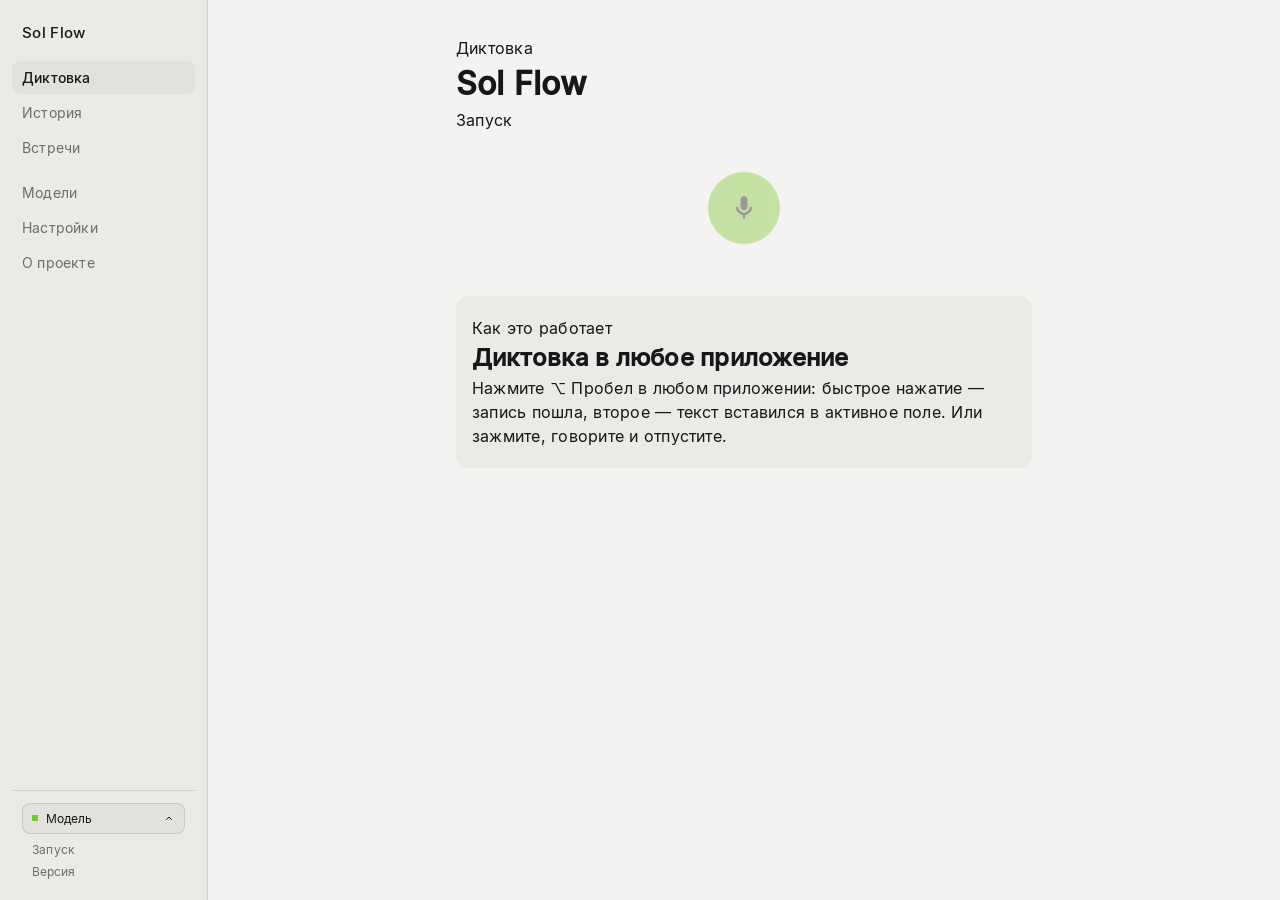
==== desktop/ui/index.html @ 8c5bcb50 "Fix desktop media imports and add opt-in YouTube sessions" ====
<!doctype html>
<html lang="ru">
<head>
  <meta charset="utf-8" />
  <meta name="viewport" content="width=device-width, initial-scale=1" />
  <title>Sol Flow</title>
  <link rel="stylesheet" href="styles.css" />
</head>
<body>
  <div class="shell">
    <aside class="sidebar">
      <p class="brand">Sol Flow</p>

      <nav class="nav">
        <button class="nav-item on" data-page="dictation">Диктовка</button>
        <button class="nav-item" data-page="history">История</button>

        <button class="nav-item" data-page="meetings">Встречи</button>
        <div class="nav-sub" id="navProjects"></div>

        <button class="nav-item" data-page="models">Модели</button>
        <button class="nav-item" data-page="settings">Настройки</button>
        <button class="nav-item" data-page="about">О проекте</button>
      </nav>

      <div class="sidebar-foot">
        <div class="filter-anchor model-switch">
          <button class="model-pick" id="modelPick" title="Сменить модель">
            <span class="bullet"></span>
            <span class="model-pick-name" id="modelPickName">Модель</span>
            <svg viewBox="0 0 24 24" fill="none" stroke="currentColor" stroke-width="2"
                 stroke-linecap="round" stroke-linejoin="round" aria-hidden="true">
              <path d="M7 15l5-5 5 5"/>
            </svg>
          </button>
          <div id="modelPickMenu" class="lang-panel menu up" hidden></div>
        </div>
        <p class="foot-status" id="sidebarStatus">Запуск</p>
        <button class="foot-version" id="footVersion" title="Проверить обновления">
          <span id="footVersionText">Версия</span>
        </button>
      </div>
    </aside>

    <div class="content" id="content">
      <!-- Диктовка -->
      <main class="page" id="pageDictation">
        <p class="kicker">Диктовка</p>
        <h1 id="modelName">Sol Flow</h1>
        <p class="muted" id="status">Запуск</p>

        <div class="record-zone">
          <div class="pulse" id="pulse"></div>
          <button class="record" id="record" aria-label="Записать" disabled>
            <svg id="iconMic" viewBox="0 0 24 24" width="28" height="28" aria-hidden="true">
              <path fill="currentColor" d="M12,14c1.66,0 3,-1.34 3,-3V5c0,-1.66 -1.34,-3 -3,-3S9,3.34 9,5v6c0,1.66 1.34,3 3,3zM17,11c0,2.76 -2.24,5 -5,5s-5,-2.24 -5,-5H5c0,3.53 2.61,6.43 6,6.92V21h2v-3.08c3.39,-0.49 6,-3.39 6,-6.92h-2z"/>
            </svg>
            <svg id="iconStop" viewBox="0 0 24 24" width="24" height="24" aria-hidden="true" hidden>
              <rect x="8" y="8" width="8" height="8" rx="1.5" fill="currentColor"/>
            </svg>
          </button>
        </div>

        <canvas id="wave" width="640" height="72" hidden></canvas>

        <p id="result" class="result" hidden></p>
        <button id="copy" class="pill-inset" hidden>Скопировать</button>

        <section class="panel">
          <p class="kicker">Как это работает</p>
          <h2>Диктовка в любое приложение</h2>
          <p class="muted small">
            Нажмите <span class="hotkey" id="hotkeyLabel">⌥ Пробел</span> в любом
            приложении: быстрое нажатие — запись пошла, второе — текст вставился
            в активное поле. Или зажмите, говорите и отпустите.
          </p>
        </section>
      </main>

      <!-- История -->
      <main class="page" id="pageHistory" hidden>
        <p class="kicker">История</p>
        <h1>Что вы надиктовали</h1>
        <p class="muted" id="historyHint">
          Хранятся последние триста расшифровок. Нажмите на текст, чтобы
          скопировать
        </p>

        <div class="filter-row">
          <div class="search-box grow">
            <input id="historySearch" class="search" type="text"
                   placeholder="Поиск по тексту" />
            <button id="historySearchClear" class="search-clear"
                    aria-label="Очистить" hidden>
              <svg viewBox="0 0 24 24" fill="none" stroke="currentColor" stroke-width="1.8"
                   stroke-linecap="round" aria-hidden="true">
                <path d="M6 6l12 12M18 6L6 18"/>
              </svg>
            </button>
          </div>
          <button class="danger-text icon-button" id="historyClear">
            <svg viewBox="0 0 24 24" fill="none" stroke="currentColor" stroke-width="1.7"
                 stroke-linecap="round" aria-hidden="true">
              <path d="M4 7h16M9.5 7V4.5h5V7M6.5 7l1 13h9l1-13M10.5 11v6M13.5 11v6"/>
            </svg>
            <span id="historyClearLabel">Очистить историю</span>
          </button>
        </div>

        <div id="historyList"></div>
        <p class="muted small" id="historyEmpty" hidden>
          Пока пусто. Продиктуйте что-нибудь — текст появится здесь
        </p>
      </main>

      <!-- Встречи -->
      <main class="page" id="pageMeetings" hidden>
        <div id="meetHome">
          <p class="kicker">Встречи</p>
          <h1 id="meetingsTitle">Записи и расшифровки</h1>
          <p class="muted" id="meetStatus">
            Запись уходит в файл на диске, расшифровка — на этом компьютере.
            Файл можно перетащить в окно
          </p>

          <div class="meet-controls">
            <button class="record small" id="meetRecord" aria-label="Записать встречу">
              <svg id="meetIconMic" viewBox="0 0 24 24" width="22" height="22" aria-hidden="true">
                <path fill="currentColor" d="M12,14c1.66,0 3,-1.34 3,-3V5c0,-1.66 -1.34,-3 -3,-3S9,3.34 9,5v6c0,1.66 1.34,3 3,3zM17,11c0,2.76 -2.24,5 -5,5s-5,-2.24 -5,-5H5c0,3.53 2.61,6.43 6,6.92V21h2v-3.08c3.39,-0.49 6,-3.39 6,-6.92h-2z"/>
              </svg>
              <svg id="meetIconStop" viewBox="0 0 24 24" width="20" height="20" aria-hidden="true" hidden>
                <rect x="8" y="8" width="8" height="8" rx="1.5" fill="currentColor"/>
              </svg>
            </button>
            <div class="meet-rec-live" id="meetRecLive" hidden>
              <span class="meet-timer" id="meetTimer">00:00</span>
              <canvas id="meetWave" width="240" height="28"></canvas>
            </div>
            <button class="pill-inset compact" id="meetPause" hidden>Пауза</button>
            <span class="meet-rec-hint" id="meetRecHint">Записать встречу</span>
            <span class="spacer"></span>
            <button class="pill-inset compact" id="meetSyncNow" hidden
                    title="Синхронизировать с Яндекс.Диском">Синхронизировать</button>
            <button class="pill-inset compact drop-target" id="meetImport">
              <span id="meetImportLabel">Импортировать файл</span>
            </button>
          </div>
          <p class="muted small formats">
            Аудио и видео: mp3, m4a, wav, aac, aiff, caf, mp4, mov, m4v, ts, mkv, webm.
            Название файла станет названием встречи
          </p>

          <div class="url-row">
            <div class="search-box grow">
              <input id="meetUrl" class="search" type="text"
                     placeholder="Или вставьте ссылку: YouTube, Rutube, VK, Яндекс.Диск, прямая ссылка" />
              <button id="meetUrlClear" class="search-clear"
                      aria-label="Очистить" hidden>
              <svg viewBox="0 0 24 24" fill="none" stroke="currentColor" stroke-width="1.8"
                   stroke-linecap="round" aria-hidden="true">
                <path d="M6 6l12 12M18 6L6 18"/>
              </svg>
            </button>
            </div>
            <button class="pill-inset compact" id="meetUrlGo">Расшифровать</button>
          </div>
          <div id="youtubeSession" class="youtube-session" hidden>
            <label for="youtubeBrowser">Сессия YouTube</label>
            <select id="youtubeBrowser" class="pill-inset compact">
              <option value="">Без аккаунта</option>
              <option value="chrome">Chrome</option>
              <option value="edge">Edge</option>
              <option value="firefox">Firefox</option>
              <option value="safari" id="youtubeSafari">Safari</option>
            </select>
            <span class="muted small">Выбирайте браузер только если YouTube требует входа. Сессия используется локально для этой загрузки и не сохраняется в записи.</span>
          </div>
          <p class="muted small" id="urlHint" hidden></p>

          <button class="danger-text icon-button" id="deleteProject" hidden>
            <svg viewBox="0 0 24 24" fill="none" stroke="currentColor" stroke-width="1.7"
                 stroke-linecap="round" aria-hidden="true">
              <path d="M4 7h16M9.5 7V4.5h5V7M6.5 7l1 13h9l1-13M10.5 11v6M13.5 11v6"/>
            </svg>
            <span id="deleteProjectLabel">Удалить проект</span>
          </button>

          <div class="search-box">
            <input id="meetSearch" class="search" type="text"
                   placeholder="Поиск по названию и тексту" />
            <button id="meetSearchClear" class="search-clear"
                    aria-label="Очистить" hidden>
              <svg viewBox="0 0 24 24" fill="none" stroke="currentColor" stroke-width="1.8"
                   stroke-linecap="round" aria-hidden="true">
                <path d="M6 6l12 12M18 6L6 18"/>
              </svg>
            </button>
          </div>

          <div class="bulk-bar" id="bulkBar" hidden>
            <span class="bulk-count" id="bulkCount">Выбрано 0</span>
            <div class="filter-anchor">
              <button class="pill-inset compact" id="bulkExport">Экспорт ▾</button>
              <div id="bulkMenu" class="lang-panel menu" hidden>
                <button class="lang-row" data-bulk-format="txt">
                  <span class="lang-name">Текст</span><span class="lang-count">.txt</span>
                </button>
                <button class="lang-row" data-bulk-format="md">
                  <span class="lang-name">Markdown</span><span class="lang-count">.md</span>
                </button>
                <button class="lang-row" data-bulk-format="docx">
                  <span class="lang-name">Word</span><span class="lang-count">.docx</span>
                </button>
                <button class="lang-row" data-bulk-format="pdf">
                  <span class="lang-name">PDF</span><span class="lang-count">.pdf</span>
                </button>
                <button class="lang-row" data-bulk-format="wav">
                  <span class="lang-name">Звук</span><span class="lang-count">.wav</span>
                </button>
              </div>
              <!-- Второй шаг: несколько встреч — по файлам или одним. -->
              <div id="bulkHowMenu" class="lang-panel menu" hidden>
                <button class="lang-row" data-bulk-how="separate">
                  <span class="lang-name">Отдельными файлами</span>
                </button>
                <button class="lang-row" data-bulk-how="single">
                  <span class="lang-name">Одним файлом</span>
                </button>
              </div>
            </div>
            <div class="filter-anchor">
              <button class="pill-inset compact" id="bulkProject">В проект ▾</button>
              <div id="bulkProjectMenu" class="lang-panel menu" hidden></div>
            </div>
            <button class="pill-inset compact" id="bulkAgain">Расшифровать</button>
            <button class="pill-inset compact" id="bulkSummary">Саммери</button>
            <button class="pill-inset compact" id="bulkTitle">Названия</button>
            <button class="danger-text icon-button" id="bulkDelete">
              <svg viewBox="0 0 24 24" fill="none" stroke="currentColor" stroke-width="1.7"
                   stroke-linecap="round" aria-hidden="true">
                <path d="M4 7h16M9.5 7V4.5h5V7M6.5 7l1 13h9l1-13M10.5 11v6M13.5 11v6"/>
              </svg>
              <span id="bulkDeleteLabel">Удалить</span>
            </button>
            <button class="model-remove push-right" id="bulkCancel">Снять выбор</button>
          </div>

          <div id="meetingList"></div>
          <p class="muted small" id="meetEmpty" hidden>
            Пока пусто. Нажмите кнопку записи или перетащите сюда файл —
            подойдет аудио и видео
          </p>
        </div>

        <div id="meetDetail" hidden>
          <button class="back" id="meetBack">&larr; Все встречи</button>
          <h1 class="meet-title" id="meetTitle" title="Нажмите, чтобы переименовать"></h1>
          <input id="meetTitleInput" class="search title-input" type="text" hidden />
          <p class="muted small" id="meetInfo"></p>

          <div class="meet-actions">
            <select id="meetProjectSelect" class="meet-select"></select>
            <select id="meetKindSelect" class="meet-select" title="Тип записи: от него зависят саммери и разборы" hidden>
              <option value="meeting">Встреча</option>
              <option value="talk">Вебинар или лекция</option>
              <option value="interview">Интервью или подкаст</option>
              <option value="other">Другая запись</option>
            </select>
            <button class="tool-button icon-button" id="meetCopy"><svg viewBox="0 0 24 24" fill="none" stroke="currentColor" stroke-width="1.7" stroke-linecap="round" stroke-linejoin="round" aria-hidden="true"><rect x="9" y="9" width="11" height="11" rx="2"/><path d="M5 15V6a2 2 0 0 1 2-2h9"/></svg><span id="meetCopyLabel">Скопировать</span></button>
            <div class="filter-anchor">
              <button class="tool-button icon-button" id="meetExport"><svg viewBox="0 0 24 24" fill="none" stroke="currentColor" stroke-width="1.7" stroke-linecap="round" stroke-linejoin="round" aria-hidden="true"><path d="M12 3.5v11M8 10.5l4 4 4-4M4.5 19.5h15"/></svg><span id="meetExportLabel">Экспорт ▾</span></button>
              <div id="exportMenu" class="lang-panel menu" hidden>
                <button class="lang-row" data-format="txt">
                  <span class="lang-name">Текст</span><span class="lang-count">.txt</span>
                </button>
                <button class="lang-row" data-format="md">
                  <span class="lang-name">Markdown</span><span class="lang-count">.md</span>
                </button>
                <button class="lang-row" data-format="docx">
                  <span class="lang-name">Word</span><span class="lang-count">.docx</span>
                </button>
                <button class="lang-row" data-format="pdf">
                  <span class="lang-name">PDF</span><span class="lang-count">.pdf</span>
                </button>
                <button class="lang-row" data-format="wav">
                  <span class="lang-name">Звук</span><span class="lang-count">.wav</span>
                </button>
                <button class="lang-row" data-format="summary-md" id="exportSummaryMd" hidden>
                  <span class="lang-name">Только саммери</span><span class="lang-count">.md</span>
                </button>
                <button class="lang-row" data-format="summary-txt" id="exportSummaryTxt" hidden>
                  <span class="lang-name">Только саммери</span><span class="lang-count">.txt</span>
                </button>
              </div>
            </div>
            <div class="filter-anchor">
              <button class="tool-button icon-button" id="meetSpeakers"><svg viewBox="0 0 24 24" fill="none" stroke="currentColor" stroke-width="1.7" stroke-linecap="round" stroke-linejoin="round" aria-hidden="true"><circle cx="9" cy="8" r="3.2"/><path d="M3.5 19a5.5 5.5 0 0 1 11 0M16 5.5a3 3 0 0 1 0 5.6M20.5 19a5 5 0 0 0-3.5-4.8"/></svg><span id="meetSpeakersLabel">Говорящие ▾</span></button>
              <div id="speakersMenu" class="lang-panel menu" hidden>
                <button class="lang-row" data-speakers="0">
                  <span class="lang-name">Определить самой</span>
                </button>
                <button class="lang-row" data-speakers="1"><span class="lang-name">Один</span></button>
                <button class="lang-row" data-speakers="2">
                  <span class="lang-name">Двое</span>
                </button>
                <button class="lang-row" data-speakers="3">
                  <span class="lang-name">Трое</span>
                </button>
                <button class="lang-row" data-speakers="4">
                  <span class="lang-name">Четверо</span>
                </button>
                <button class="lang-row" data-speakers="5">
                  <span class="lang-name">Пятеро</span>
                </button>
                <p class="lang-empty" id="speakersHint"></p>
              </div>
            </div>
            <div class="meeting-ai-tools" role="group" aria-label="Действия с расшифровкой">
            <button class="tool-button icon-button" id="meetSummary" hidden><svg viewBox="0 0 24 24" fill="none" stroke="currentColor" stroke-width="1.7" stroke-linecap="round" stroke-linejoin="round" aria-hidden="true"><path d="M5 6.5h14M5 11h9M5 15.5h11M5 20h7"/></svg><span id="meetSummaryLabel">Саммери</span></button>
            <div class="filter-anchor">
              <button class="tool-button icon-button" id="meetDerive" hidden><svg viewBox="0 0 24 24" fill="none" stroke="currentColor" stroke-width="1.7" stroke-linecap="round" stroke-linejoin="round" aria-hidden="true"><path d="M4 6h16M4 12h10M4 18h7M17 15l2 2 4-4"/></svg><span id="meetDeriveLabel">Разобрать ▾</span></button>
              <div id="deriveMenu" class="lang-panel menu" hidden>
                <!-- Пункты строит окно по типу записи. -->
                <div id="deriveItems"></div>
                <p class="lang-empty" id="deriveHint"></p>
              </div>
            </div>
            <div class="filter-anchor">
              <button class="tool-button icon-button" id="meetTranslate" hidden><svg viewBox="0 0 24 24" fill="none" stroke="currentColor" stroke-width="1.7" stroke-linecap="round" stroke-linejoin="round" aria-hidden="true"><path d="M4 5h9M8.5 3v2M6 9c1.5 4 4 6.5 7 8M11 9c-1 3.5-3.5 6.5-7 8.5M13 20l4-9 4 9M14.5 17h5"/></svg><span id="meetTranslateLabel">Перевести ▾</span></button>
              <div id="translateMenu" class="lang-panel menu" hidden>
                <div id="translateItems"></div>
                <p class="lang-empty" id="translateHint"></p>
              </div>
            </div>
            <button class="tool-button icon-button" id="meetMap"><svg viewBox="0 0 24 24" fill="none" stroke="currentColor" stroke-width="1.7" stroke-linecap="round" stroke-linejoin="round" aria-hidden="true"><rect x="2" y="9" width="6" height="6" rx="1.5"/><rect x="16" y="3" width="6" height="5" rx="1.5"/><rect x="16" y="16" width="6" height="5" rx="1.5"/><path d="M8 12h4M12 5.5v13M12 5.5h4M12 18.5h4"/></svg><span id="meetMapLabel">Создать карту</span></button>
            <div class="filter-anchor">
              <button id="meetMore" class="tool-button" aria-expanded="false">Запись ▾</button>
              <div id="meetMoreMenu" class="lang-panel menu meet-secondary" hidden>
            <button class="tool-button icon-button" id="meetAutoTitle" hidden><svg viewBox="0 0 24 24" fill="none" stroke="currentColor" stroke-width="1.7" stroke-linecap="round" stroke-linejoin="round" aria-hidden="true"><path d="M12 3.5l1.6 4.2 4.2 1.6-4.2 1.6L12 15l-1.6-4.1-4.2-1.6 4.2-1.6zM5 17l.9 2.1L8 20l-2.1.9L5 23l-.9-2.1L2 20l2.1-.9zM19 15l.7 1.6 1.6.7-1.6.7L19 19.5l-.7-1.5-1.6-.7 1.6-.7z"/></svg><span id="meetAutoTitleLabel">Придумать название</span></button>
            <button class="tool-button icon-button" id="meetAgain"><svg viewBox="0 0 24 24" fill="none" stroke="currentColor" stroke-width="1.7" stroke-linecap="round" stroke-linejoin="round" aria-hidden="true"><path d="M20 12a8 8 0 1 1-2.6-5.9M20 4v5h-5"/></svg><span id="meetAgainLabel">Расшифровать заново</span></button>
            <button class="danger-text push-right icon-button" id="meetDelete"
                    title="Удалить встречу">
              <svg viewBox="0 0 24 24" fill="none" stroke="currentColor" stroke-width="1.7"
                   stroke-linecap="round" aria-hidden="true">
                <path d="M4 7h16M9.5 7V4.5h5V7M6.5 7l1 13h9l1-13M10.5 11v6M13.5 11v6"/>
              </svg>
              <span id="meetDeleteLabel">Удалить</span>
            </button>
              </div>
            </div>
          </div>
          </div>
          <p class="muted small" id="meetDetailStatus" hidden></p>

          <!-- Идущая работа: полоса, проценты и отмена — как в списке. -->
          <div class="meet-work" id="meetWorkRow" hidden>
            <div class="model-progress" id="meetWorkBar"><div id="meetWorkFill"></div></div>
            <span class="muted small" id="meetWorkLabel"></span>
            <button class="danger-pill" id="meetWorkCancel">Отмена</button>
          </div>

          <div id="meetPlayer" class="meeting-player" hidden>
            <audio id="meetAudio" controls preload="metadata" aria-label="Аудиозапись"></audio>
            <button id="meetRewind" class="tool-button" title="Назад на 10 секунд">−10 с</button>
            <select id="meetSpeed" class="meet-select" aria-label="Скорость воспроизведения">
              <option value="0.75">0.75×</option><option value="1" selected>1×</option>
              <option value="1.25">1.25×</option><option value="1.5">1.5×</option><option value="2">2×</option>
            </select>
          </div>
          <div class="workbench-tabs" role="tablist" aria-label="Содержимое записи">
            <button id="meetTextTab" role="tab" aria-selected="true" aria-controls="meetTranscript" class="tool-button">Текст и говорящие</button>
            <button id="meetAnalysisTab" role="tab" aria-selected="false" aria-controls="meetAnalysis" class="tool-button">Саммери и разборы</button>
          </div>
          <div class="meeting-workbench" id="meetWorkbench" data-pane="text">
          <aside id="meetAnalysis" aria-label="Саммери и разборы">
          <p class="kicker">Саммери и разборы</p>
          <p class="muted small">Создайте саммери или выберите разбор в меню записи. Ответы можно сверить с текстом рядом.</p>
          <!-- Саммери от локальной модели: черновик, а не истина. -->
          <section class="meet-summary recording-map-result" id="meetMapCard" hidden>
            <div class="map-result-heading"><svg viewBox="0 0 24 24" fill="none" stroke="currentColor" stroke-width="1.7" stroke-linecap="round" stroke-linejoin="round" aria-hidden="true"><rect x="2" y="9" width="6" height="6" rx="1.5"/><rect x="16" y="3" width="6" height="5" rx="1.5"/><rect x="16" y="16" width="6" height="5" rx="1.5"/><path d="M8 12h4M12 5.5v13M12 5.5h4M12 18.5h4"/></svg><h3>Карта записи</h3><span id="meetMapBadge"></span></div>
            <p class="muted small" id="meetMapHint" role="status"></p>
            <button class="map-result-preview" id="meetMapPreview" aria-label="Открыть карту" hidden></button>
            <button class="tool-button icon-button" id="meetMapCardAction"><svg viewBox="0 0 24 24" fill="none" stroke="currentColor" stroke-width="1.7" stroke-linecap="round" stroke-linejoin="round" aria-hidden="true"><rect x="2" y="9" width="6" height="6" rx="1.5"/><rect x="16" y="3" width="6" height="5" rx="1.5"/><rect x="16" y="16" width="6" height="5" rx="1.5"/><path d="M8 12h4M12 5.5v13M12 5.5h4M12 18.5h4"/></svg><span id="meetMapCardLabel">Создать карту</span></button>
          </section>
          <section class="meet-summary" id="meetSummaryBox" hidden>
            <div class="summary-head-row">
              <p class="kicker">Саммери</p>
              <button class="icon-only" id="meetSummaryCopy" title="Скопировать саммери">
                <svg viewBox="0 0 24 24" fill="none" stroke="currentColor" stroke-width="1.7" stroke-linecap="round" stroke-linejoin="round" aria-hidden="true"><rect x="9" y="9" width="11" height="11" rx="2"/><path d="M5 15V6a2 2 0 0 1 2-2h9"/></svg>
              </button>
            </div>
            <div id="meetSummaryText"></div>
            <p class="muted small">Сделано локальной моделью — проверяйте факты по расшифровке</p>
          </section>

          <!-- Разборы той же моделью: решения и задачи, письмо, оглавление.
               Карточки строит окно по данным extras.json. -->
          <div id="meetExtras"></div>

          <!-- Вопрос к записи: чат с расшифровкой той же локальной моделью.
               Время в ответе — ссылка на реплику. -->
          <section class="meet-summary meet-ask" id="meetAskBox" hidden>
            <div class="summary-head-row">
              <p class="kicker">Вопрос к записи</p>
              <button class="icon-only" id="meetQaClear" title="Убрать все вопросы" hidden>
                <svg viewBox="0 0 24 24" fill="none" stroke="currentColor" stroke-width="1.7" stroke-linecap="round" aria-hidden="true"><path d="M4 7h16M9.5 7V4.5h5V7M6.5 7l1 13h9l1-13M10.5 11v6M13.5 11v6"/></svg>
              </button>
            </div>
            <div id="meetQaList"></div>
            <div class="ask-row">
              <input id="meetAsk" class="search" type="text"
                     placeholder="Что решили, кто что взял, какие сроки назвали?" />
              <button class="pill-inset compact" id="meetAskSend">Спросить</button>
            </div>
            <p class="muted small" id="meetAskHint">Отвечает локальная модель по тексту записи; время в ответе ведет к реплике</p>
          </section>

          </aside>
          <section id="meetTranscript" aria-label="Текст и говорящие">
          <div class="transcript-tools">
            <p class="kicker">Текст и говорящие</p>
            <select id="meetSpeakerFilter" class="meet-select" aria-label="Фильтр говорящих"></select>
          </div>
          <p id="meetReviewHint" class="muted small" hidden></p>
          <div class="search-box find-box">
            <input id="meetFind" class="search" type="text"
                   placeholder="Найти в этой расшифровке" />
            <button id="meetFindClear" class="search-clear"
                    aria-label="Очистить" hidden>
              <svg viewBox="0 0 24 24" fill="none" stroke="currentColor" stroke-width="1.8"
                   stroke-linecap="round" aria-hidden="true">
                <path d="M6 6l12 12M18 6L6 18"/>
              </svg>
            </button>
            <span class="find-count" id="meetFindCount" hidden></span>
          </div>

          <!-- Имена говорящих: правятся все разом, подставляются в текст -->
          <details class="panel speakers-panel" id="speakersPanel" hidden>
            <summary>Имена говорящих</summary>
            <p class="kicker">Кто говорит</p>
            <p class="muted small">
              Дайте людям имена — они подставятся в текст и уйдут в экспорт
            </p>
            <div id="speakersList"></div>
          </details>

          <div id="meetSegments"></div>
          <p id="meetFilteredEmpty" class="muted small" hidden>Нет фрагментов по этому фильтру</p>
          </section>
          </div>
        </div>
      </main>

      <!-- Модели -->
      <main class="page" id="pageModels" hidden>
        <p class="kicker">Каталог</p>
        <h1>Модели распознавания</h1>
        <p class="muted small" id="chipHint">
          Зеленым помечена активная. Скачивание идет в фоне, размер — вес на
          диске.
        </p>

        <div class="filter-row">
          <div class="filter-anchor">
            <button id="filterLanguage" class="filter-chip">Все языки ▾</button>
            <div id="languagePanel" class="lang-panel" hidden>
              <div class="search-box">
                <input id="languageSearch" class="search" type="text"
                       placeholder="Найти язык" />
                <button id="languageClear" class="search-clear"
                        aria-label="Очистить" hidden>
              <svg viewBox="0 0 24 24" fill="none" stroke="currentColor" stroke-width="1.8"
                   stroke-linecap="round" aria-hidden="true">
                <path d="M6 6l12 12M18 6L6 18"/>
              </svg>
            </button>
              </div>
              <div id="languageList" class="lang-list"></div>
            </div>
          </div>
          <button id="filterDownloaded" class="filter-chip">Скачанные</button>
          <button id="filterStreaming" class="filter-chip"
                  title="Показывают текст по ходу речи">Потоковые</button>
          <button id="filterTranslate" class="filter-chip"
                  title="Умеют переводить речь на английский">С переводом</button>
          <span class="spacer"></span>
          <button id="rescanModels" class="filter-chip"
                  title="Проверить, не появилось ли новых моделей">Обновить список</button>
        </div>
        <div class="search-box">
          <input id="modelSearch" class="search" type="text"
                 placeholder="Поиск по названию или языку" />
          <button id="modelSearchClear" class="search-clear"
                  aria-label="Очистить" hidden>
              <svg viewBox="0 0 24 24" fill="none" stroke="currentColor" stroke-width="1.8"
                   stroke-linecap="round" aria-hidden="true">
                <path d="M6 6l12 12M18 6L6 18"/>
              </svg>
            </button>
        </div>

        <p class="kicker list-head" id="topHead">Что взять</p>
        <p class="muted small" id="modelAdvice"></p>
        <div id="modelTop"></div>

        <button class="show-all" id="showAll">Показать все модели</button>
        <div id="modelList" hidden></div>
      </main>

      <!-- Настройки -->
      <main class="page" id="pageSettings" hidden>
        <p class="kicker">Настройки</p>
        <h1>Как приложение себя ведет</h1>

        <section class="panel">
          <p class="kicker group-head">Приложение</p>
          <div class="perm">
            <svg class="row-icon" viewBox="0 0 24 24" fill="none" stroke="currentColor"
                 stroke-width="1.6" stroke-linecap="round" stroke-linejoin="round"
                 aria-hidden="true">
              <path d="M12 3.5v8"/>
              <path d="M7.5 6.2a7 7 0 1 0 9 0"/>
            </svg>
            <div class="perm-text">
              <p class="perm-title">Запускать со стартом системы</p>
              <p class="muted small" id="autostartHint">
                Приложение появится в меню-баре после входа
              </p>
            </div>
            <button class="toggle" id="autostart">
              <span class="toggle-track"><span class="toggle-knob"></span></span>
              <span id="autostartLabel">Выключен</span>
            </button>
          </div>
          <div class="perm">
            <svg class="row-icon" viewBox="0 0 24 24" fill="none" stroke="currentColor"
                 stroke-width="1.6" stroke-linecap="round" aria-hidden="true">
              <rect x="3" y="4.5" width="18" height="13" rx="2"/>
              <path d="M8 20.5h8"/>
            </svg>
            <div class="perm-text">
              <p class="perm-title">Окно при запуске</p>
              <p class="muted small">Можно сразу уходить в меню-бар</p>
            </div>
            <div class="segments" id="startHiddenSegments">
              <button class="segment" data-start="show">Показывать</button>
              <button class="segment" data-start="hide">Скрывать</button>
            </div>
          </div>
          <div class="perm" id="permGpu">
            <svg class="row-icon" viewBox="0 0 24 24" fill="none" stroke="currentColor"
                 stroke-width="1.6" stroke-linecap="round" stroke-linejoin="round"
                 aria-hidden="true">
              <rect x="3.5" y="6.5" width="17" height="11" rx="2"/>
              <rect x="7.5" y="10" width="4" height="4" rx="1"/>
              <path d="M14.5 10h3M14.5 14h3"/>
            </svg>
            <div class="perm-text">
              <p class="perm-title">Считать на видеокарте</p>
              <p class="muted small" id="gpuHint">
                Расшифровка идет быстрее, если видеокарта подходит
              </p>
            </div>
            <button class="toggle" id="useGpu">
              <span class="toggle-track"><span class="toggle-knob"></span></span>
              <span id="useGpuLabel">Включено</span>
            </button>
          </div>
          <div class="perm">
            <svg class="row-icon" viewBox="0 0 24 24" fill="none" stroke="currentColor"
                 stroke-width="1.6" stroke-linecap="round" stroke-linejoin="round"
                 aria-hidden="true">
              <circle cx="12" cy="12" r="8.5"/>
              <path d="M3.5 12h17M12 3.5c2.2 2.4 3.3 5.3 3.3 8.5s-1.1 6.1-3.3 8.5c-2.2-2.4-3.3-5.3-3.3-8.5S9.8 5.9 12 3.5z"/>
            </svg>
            <div class="perm-text">
              <p class="perm-title">Язык интерфейса</p>
              <p class="muted small">Обычно как в системе, но можно закрепить</p>
            </div>
            <div class="segments" id="languageSegments">
              <button class="segment" data-language="auto">Как в системе</button>
              <button class="segment" data-language="ru">Русский</button>
              <button class="segment" data-language="en">English</button>
            </div>
          </div>
          <div class="perm">
            <svg class="row-icon" viewBox="0 0 24 24" fill="none" stroke="currentColor"
                 stroke-width="1.6" stroke-linecap="round" aria-hidden="true">
              <path d="M3 8.5h18M6.5 5.5v6M11 5.5v6M15.5 5.5v6"/>
              <path d="M4 12.5v4a2 2 0 0 0 2 2h12a2 2 0 0 0 2-2v-4"/>
            </svg>
            <div class="perm-text">
              <p class="perm-title">Иконка в меню-баре</p>
              <p class="muted small" id="trayHint">
                Через нее открывается окно и выход
              </p>
            </div>
            <button class="toggle" id="trayIcon">
              <span class="toggle-track"><span class="toggle-knob"></span></span>
              <span id="trayIconLabel">Показана</span>
            </button>
          </div>
          <div class="perm">
            <svg class="row-icon" viewBox="0 0 24 24" fill="none" stroke="currentColor"
                 stroke-width="1.6" stroke-linecap="round" aria-hidden="true">
              <circle cx="12" cy="12" r="4"/>
              <path d="M12 2.5v2M12 19.5v2M2.5 12h2M19.5 12h2M5.2 5.2l1.4 1.4M17.4 17.4l1.4 1.4M18.8 5.2l-1.4 1.4M6.6 17.4l-1.4 1.4"/>
            </svg>
            <div class="perm-text">
              <p class="perm-title">Тема</p>
              <p class="muted small">Обычно как в системе, но можно закрепить</p>
            </div>
            <div class="segments" id="themeSegments">
              <button class="segment" data-theme="system">Как в системе</button>
              <button class="segment" data-theme="light">Светлая</button>
              <button class="segment" data-theme="dark">Темная</button>
            </div>
          </div>
        </section>

        <section class="panel">
          <p class="kicker group-head">Звук и микрофон</p>
          <div class="perm">
            <svg class="row-icon" viewBox="0 0 24 24" fill="none" stroke="currentColor"
                 stroke-width="1.6" stroke-linecap="round" aria-hidden="true">
              <rect x="9" y="2.5" width="6" height="11" rx="3"/>
              <path d="M5.5 11a6.5 6.5 0 0 0 13 0M12 17.5V21"/>
            </svg>
            <div class="perm-text">
              <p class="perm-title">Микрофон</p>
              <p class="muted small">
                С наушниками система выбирает их микрофон — здесь можно
                закрепить нужный
              </p>
            </div>
            <select id="inputDevice" class="meet-select wide"></select>
          </div>
          <div class="perm">
            <svg class="row-icon" viewBox="0 0 24 24" fill="none" stroke="currentColor"
                 stroke-width="1.6" stroke-linecap="round" stroke-linejoin="round"
                 aria-hidden="true">
              <path d="M4 9.5h3.5L12 5.5v13L7.5 14.5H4z"/>
              <path d="M16 9.5a4 4 0 0 1 0 5M18.5 7a7.5 7.5 0 0 1 0 10"/>
            </svg>
            <div class="perm-text">
              <p class="perm-title">Звук в начале записи</p>
              <p class="muted small">Короткий сигнал, чтобы не гадать, слышит ли</p>
            </div>
            <button class="toggle" id="startSound">
              <span class="toggle-track"><span class="toggle-knob"></span></span>
              <span id="startSoundLabel">Включен</span>
            </button>
          </div>
          <!-- Только Windows: спящая звуковая карта просыпается до двух
               секунд, и сигнал запаздывал. На macOS строка скрыта. -->
          <div class="perm" id="keepAwakeRow" hidden>
            <svg class="row-icon" viewBox="0 0 24 24" fill="none" stroke="currentColor"
                 stroke-width="1.6" stroke-linecap="round" stroke-linejoin="round"
                 aria-hidden="true">
              <path d="M3 12h3l3-7 4 14 3-7h5"/>
            </svg>
            <div class="perm-text">
              <p class="perm-title">Держать звук наготове</p>
              <p class="muted small">Спящая звуковая карта просыпается до двух секунд, и сигнал запаздывает. Пока приложение работает, выход остается включенным</p>
            </div>
            <button class="toggle" id="keepAwake">
              <span class="toggle-track"><span class="toggle-knob"></span></span>
              <span id="keepAwakeLabel">Включено</span>
            </button>
          </div>
          <div class="perm">
            <svg class="row-icon" viewBox="0 0 24 24" fill="none" stroke="currentColor"
                 stroke-width="1.6" stroke-linecap="round" stroke-linejoin="round"
                 aria-hidden="true">
              <path d="M4 9.5h3.5L12 5.5v13L7.5 14.5H4z"/>
              <path d="M16.5 9.5l4 5M20.5 9.5l-4 5"/>
            </svg>
            <div class="perm-text">
              <p class="perm-title">Глушить звук на время записи</p>
              <p class="muted small">Музыка из колонок не попадет в микрофон</p>
            </div>
            <button class="toggle" id="muteRecording">
              <span class="toggle-track"><span class="toggle-knob"></span></span>
              <span id="muteRecordingLabel">Выключено</span>
            </button>
          </div>
        </section>

        <section class="panel">
          <p class="kicker group-head">Диктовка</p>
          <div class="perm">
            <svg class="row-icon" viewBox="0 0 24 24" fill="none" stroke="currentColor"
                 stroke-width="1.6" aria-hidden="true">
              <rect x="2.5" y="6" width="19" height="12" rx="2.5"/>
              <path d="M7 10h.01M11 10h.01M15 10h.01M8 14h8"/>
            </svg>
            <div class="perm-text">
              <p class="perm-title">Сочетание клавиш</p>
              <p class="muted small" id="hotkeyHint">Можно назначить свое</p>
            </div>
            <span class="hotkey" id="hotkeyLabel2">⌥ Пробел</span>
            <button class="pill-inset compact" id="changeHotkey">Изменить</button>
          </div>
          <div class="perm">
            <svg class="row-icon" viewBox="0 0 24 24" fill="none" stroke="currentColor"
                 stroke-width="1.6" stroke-linecap="round" aria-hidden="true">
              <rect x="4" y="9" width="16" height="6" rx="3"/>
              <path d="M8.5 12h.01M12 12h.01M15.5 12h.01"/>
            </svg>
            <div class="perm-text">
              <p class="perm-title">Пилюля во время записи</p>
              <p class="muted small">Полоска внизу экрана с волной и таймером</p>
            </div>
            <div class="segments" id="overlayStyleSegments">
              <button class="segment" data-overlay="live">Полная</button>
              <button class="segment" data-overlay="minimal">Точка</button>
              <button class="segment" data-overlay="none">Нет</button>
            </div>
          </div>
          <div class="perm" id="overlayPositionRow">
            <span class="row-icon"></span>
            <div class="perm-text">
              <p class="perm-title">Где показывать пилюлю</p>
              <p class="muted small">Внизу не мешает, вверху заметнее</p>
            </div>
            <div class="segments" id="overlayPositionSegments">
              <button class="segment" data-position="bottom">Внизу</button>
              <button class="segment" data-position="top">Вверху</button>
            </div>
          </div>
          <div class="perm">
            <svg class="row-icon" viewBox="0 0 24 24" fill="none" stroke="currentColor"
                 stroke-width="1.6" stroke-linecap="round" aria-hidden="true">
              <rect x="8" y="3.5" width="8" height="4" rx="1.5"/>
              <path d="M8 5.5H6a2 2 0 0 0-2 2v11a2 2 0 0 0 2 2h12a2 2 0 0 0 2-2v-11a2 2 0 0 0-2-2h-2"/>
            </svg>
            <div class="perm-text">
              <p class="perm-title">Буфер обмена</p>
              <p class="muted small">
                Вставка идет через буфер — что с ним делать после
              </p>
            </div>
            <div class="segments" id="clipboardSegments">
              <button class="segment" data-clipboard="restore">Вернуть прежний</button>
              <button class="segment" data-clipboard="keep">Оставить текст</button>
            </div>
          </div>
          <div class="perm">
            <svg class="row-icon" viewBox="0 0 24 24" fill="none" stroke="currentColor"
                 stroke-width="1.6" stroke-linecap="round" stroke-linejoin="round"
                 aria-hidden="true">
              <path d="M20 5.5v6.5a2 2 0 0 1-2 2H5"/>
              <path d="M8.5 10.5 5 14l3.5 3.5"/>
            </svg>
            <div class="perm-text">
              <p class="perm-title">Отправлять после вставки</p>
              <p class="muted small">Нажать ввод — сообщение уйдет само</p>
            </div>
            <div class="segments" id="submitSegments">
              <button class="segment" data-submit="off">Нет</button>
              <button class="segment" data-submit="enter">Enter</button>
              <button class="segment" data-submit="ctrl_enter">⌃Enter</button>
              <button class="segment" data-submit="cmd_enter">⌘Enter</button>
            </div>
          </div>
          <div class="perm">
            <svg class="row-icon" viewBox="0 0 24 24" fill="none" stroke="currentColor"
                 stroke-width="1.6" stroke-linecap="round" aria-hidden="true">
              <path d="M4 7h16M4 12h10M4 17h13"/>
            </svg>
            <div class="perm-text">
              <p class="perm-title">Убирать слова-паразиты</p>
              <p class="muted small">
                «Типа», «как бы», «короче» — мычание убирается всегда
              </p>
            </div>
            <button class="toggle" id="removeFillers">
              <span class="toggle-track"><span class="toggle-knob"></span></span>
              <span id="removeFillersLabel">Выключено</span>
            </button>
          </div>
          <div class="perm" id="coherentSetting">
            <svg class="row-icon" viewBox="0 0 24 24" fill="none" stroke="currentColor"
                 stroke-width="1.6" stroke-linecap="round" aria-hidden="true">
              <path d="M4 7h16M4 12h10M4 17h13"/>
            </svg>
            <div class="perm-text">
              <p class="perm-title">Проверять пунктуацию перед вставкой</p>
              <p class="muted small">Выключено — быстрая вставка без ожидания Qwen. Пробелы и склейка исправляются автоматически. Глубокую правку можно запустить отдельно в истории кнопкой «Связная диктовка».</p>
              <p class="muted small">Включено — Qwen уточняет пунктуацию перед вставкой, это добавляет время. Нужна модель саммери; до 6000 символов. Исходные слова сохраняются.</p>
            </div>
            <button class="toggle" id="coherentDictation" aria-label="Проверять пунктуацию перед вставкой">
              <span class="toggle-track"><span class="toggle-knob"></span></span>
              <span id="coherentDictationLabel">Быстро</span>
            </button>
          </div>
        </section>

        <section class="panel">
          <p class="kicker group-head">Модель и память</p>
          <div class="perm">
            <svg class="row-icon" viewBox="0 0 24 24" fill="none" stroke="currentColor"
                 stroke-width="1.6" stroke-linecap="round" aria-hidden="true">
              <rect x="3.5" y="6" width="17" height="12" rx="2"/>
              <path d="M7 10h4M7 14h10"/>
            </svg>
            <div class="perm-text">
              <p class="perm-title">Держать модель в памяти</p>
              <p class="muted small">
                Загруженная отвечает мгновенно, но занимает память
              </p>
            </div>
            <select id="modelUnload" class="meet-select wide">
              <option value="never">Всегда</option>
              <option value="hour1">Час</option>
              <option value="min15">15 минут</option>
              <option value="min10">10 минут</option>
              <option value="min5">5 минут</option>
              <option value="min2">2 минуты</option>
              <option value="immediately">Выгружать сразу</option>
            </select>
          </div>
        </section>

        <section class="panel">
          <p class="kicker group-head">Записи встреч</p>
          <div class="perm">
            <svg class="row-icon" viewBox="0 0 24 24" fill="none" stroke="currentColor"
                 stroke-width="1.6" stroke-linecap="round" stroke-linejoin="round" aria-hidden="true">
              <path d="M4 6h16v12H4zM8 6v12M16 6v12"/>
            </svg>
            <div class="perm-text">
              <p class="perm-title">Звук записей</p>
              <p class="muted small">Без звука не переразобрать говорящих и не выгрузить .wav, зато часовая запись не лежит гигабайтом</p>
            </div>
            <select id="meetingAudio" class="meet-select wide">
              <option value="keep">Хранить</option>
              <option value="delete_done">Удалять после расшифровки</option>
            </select>
          </div>
          <div class="perm">
            <span class="row-icon"></span>
            <div class="perm-text">
              <p class="perm-title">Удалить звук готовых записей</p>
              <p class="muted small" id="purgeAudioHint">Считаю, сколько занято</p>
            </div>
            <button class="pill-inset compact" id="purgeAudio">Удалить</button>
          </div>
        </section>

        <section class="panel">
          <p class="kicker group-head">История диктовок</p>
          <div class="perm">
            <svg class="row-icon" viewBox="0 0 24 24" fill="none" stroke="currentColor"
                 stroke-width="1.6" stroke-linecap="round" aria-hidden="true">
              <path d="M12 7v5l3 2"/>
              <circle cx="12" cy="12" r="8.5"/>
            </svg>
            <div class="perm-text">
              <p class="perm-title">Сколько диктовок хранить</p>
              <p class="muted small" id="historyLimitHint">
                Со звуком, чтобы можно было переслушать
              </p>
            </div>
            <select id="historyLimit" class="meet-select">
              <option value="5">5</option>
              <option value="10">10</option>
              <option value="20">20</option>
              <option value="50">50</option>
              <option value="100">100</option>
              <option value="300">300</option>
            </select>
            <select id="historyRetention" class="meet-select wide">
              <option value="keep_limit">Без срока</option>
              <option value="days3">Три дня</option>
              <option value="weeks2">Две недели</option>
              <option value="months3">Три месяца</option>
              <option value="never">Не хранить</option>
            </select>
          </div>
          <div class="perm">
            <span class="row-icon"></span>
            <div class="perm-text">
              <p class="perm-title">Хранить звук диктовок</p>
              <p class="muted small">Без него история останется только текстом</p>
            </div>
            <button class="toggle" id="keepAudio">
              <span class="toggle-track"><span class="toggle-knob"></span></span>
              <span id="keepAudioLabel">Включено</span>
            </button>
          </div>
        </section>

        <!-- Синхронизация: встречи и проекты через папку приложения в облаке
             того, кто вошёл — Яндекс.Диск или Google Drive. Вход — по коду,
             как на телевизоре: код вводится на странице облака в браузере. -->
        <section class="panel">
          <p class="kicker group-head">Синхронизация</p>
          <div class="perm">
            <svg class="row-icon" viewBox="0 0 24 24" fill="none" stroke="currentColor"
                 stroke-width="1.6" stroke-linecap="round" stroke-linejoin="round"
                 aria-hidden="true">
              <path d="M7 18.5h10a4 4 0 0 0 .6-7.95A5.5 5.5 0 0 0 6.8 9.6 4.5 4.5 0 0 0 7 18.5z"/>
            </svg>
            <div class="perm-text">
              <p class="perm-title" id="syncTitle">Облако</p>
              <p class="muted small" id="syncHint">
                Встречи и проекты синхронизируются между устройствами через папку приложения на вашем Яндекс.Диске или Google Drive
              </p>
            </div>
            <button class="model-remove" id="syncDisconnect" hidden>Отключить</button>
            <button class="pill-inset compact" id="syncNow" hidden>Синхронизировать</button>
            <button class="pill-inset compact" id="syncConnect">Яндекс.Диск</button>
            <button class="pill-inset compact" id="syncConnectGoogle">Google Drive</button>
          </div>
          <div class="perm" id="syncCodeRow" hidden>
            <span class="row-icon"></span>
            <div class="perm-text">
              <p class="perm-title">Код для страницы входа</p>
              <p class="sync-code" id="syncCode"></p>
            </div>
            <button class="model-remove" id="syncCancelCode">Отмена</button>
            <button class="pill-inset compact" id="syncCopyCode">Скопировать код</button>
            <button class="pill-inset compact" id="syncOpenPage">Открыть страницу</button>
          </div>
          <div id="syncOptions" hidden>
            <div class="perm">
              <span class="row-icon"></span>
              <div class="perm-text">
                <p class="perm-title">Как часто проверять Диск</p>
                <p class="muted small">За изменениями с других устройств. Свои уезжают всегда — через 20 секунд после правки</p>
              </div>
              <select id="syncInterval" class="meet-select wide">
                <option value="min1">Каждую минуту</option>
                <option value="min2">Каждые 2 минуты</option>
                <option value="min5">Каждые 5 минут</option>
                <option value="min15">Каждые 15 минут</option>
                <option value="hour1">Раз в час</option>
                <option value="manual">Только вручную</option>
              </select>
            </div>
            <div class="perm">
              <span class="row-icon"></span>
              <div class="perm-text">
                <p class="perm-title">Передавать звук записей</p>
                <p class="muted small">Нужно, чтобы расшифровывать на другом устройстве. Час записи — больше ста мегабайт на Диске</p>
              </div>
              <button class="toggle" id="syncAudio">
                <span class="toggle-track"><span class="toggle-knob"></span></span>
                <span id="syncAudioLabel">Выключено</span>
              </button>
            </div>
            <div class="perm">
              <span class="row-icon"></span>
              <div class="perm-text">
                <p class="perm-title">Саммери для записей с других устройств</p>
                <p class="muted small">Готовая расшифровка приехала без саммери — этот компьютер считает его и название сам и отправляет обратно</p>
              </div>
              <button class="toggle" id="syncAutoSummary">
                <span class="toggle-track"><span class="toggle-knob"></span></span>
                <span id="syncAutoSummaryLabel">Включено</span>
              </button>
            </div>
          </div>
        </section>

        <section class="panel">
          <p class="kicker group-head">Файлы и доступ</p>
          <div class="perm">
            <svg class="row-icon" viewBox="0 0 24 24" fill="none" stroke="currentColor"
                 stroke-width="1.6" stroke-linecap="round" stroke-linejoin="round"
                 aria-hidden="true">
              <path d="M3.5 7.5A2 2 0 0 1 5.5 5.5h3.6l1.7 2.2h7.7a2 2 0 0 1 2 2v7.8a2 2 0 0 1-2 2h-13a2 2 0 0 1-2-2z"/>
            </svg>
            <div class="perm-text">
              <p class="perm-title">Скачанное по ссылке</p>
              <p class="muted small" id="downloadsHint">
                Файл удаляется после расшифровки — приложению нужен только звук
              </p>
            </div>
            <button class="model-remove" id="clearDownloadsDir" hidden>Не хранить</button>
            <button class="pill-inset compact" id="pickDownloadsDir">Выбрать папку</button>
          </div>
          <div class="perm">
            <svg class="row-icon" viewBox="0 0 24 24" fill="none" stroke="currentColor"
                 stroke-width="1.6" stroke-linecap="round" stroke-linejoin="round"
                 aria-hidden="true">
              <path d="M12 3.5v11M8 10.5l4 4 4-4M4.5 19.5h15"/>
            </svg>
            <div class="perm-text">
              <p class="perm-title">Куда сохранять экспорт</p>
              <p class="muted small">Для расшифровок, саммери и карт записи PNG/SVG.</p>
              <p class="muted small" id="exportHint">
                Сейчас в «Загрузки» — после сохранения папка открывается сама
              </p>
            </div>
            <div class="segments" id="exportSegments">
              <button class="segment" data-export="downloads">Загрузки</button>
              <button class="segment" data-export="folder">Папка</button>
              <button class="segment" data-export="ask">Спрашивать</button>
            </div>
            <button class="pill-inset compact" id="pickExportDir" hidden>Выбрать</button>
          </div>
          <div class="perm" id="permDownloader">
            <svg class="row-icon" viewBox="0 0 24 24" fill="none" stroke="currentColor"
                 stroke-width="1.6" stroke-linecap="round" stroke-linejoin="round"
                 aria-hidden="true">
              <path d="M12 3.5v11M8 10.5l4 4 4-4M4.5 19.5h15"/>
            </svg>
            <div class="perm-text">
              <p class="perm-title">Загрузчик ссылок</p>
              <p class="muted small" id="downloaderHint">
                Нужен для YouTube и VK. Прямые ссылки и Яндекс.Диск работают без него
              </p>
            </div>
            <span class="perm-done" id="downloaderDone" hidden>
              <span class="bullet"></span>Стоит
            </span>
            <button class="pill-inset compact" id="installDownloader">Установить</button>
          </div>
          <div class="perm" id="permAccessibility">
            <svg class="row-icon" viewBox="0 0 24 24" fill="none" stroke="currentColor"
                 stroke-width="1.6" stroke-linecap="round" aria-hidden="true">
              <rect x="4.5" y="10.5" width="15" height="10" rx="2.5"/>
              <path d="M8 10.5V7a4 4 0 0 1 8 0v3.5"/>
            </svg>
            <div class="perm-text">
              <p class="perm-title">Универсальный доступ</p>
              <p class="muted small">Нужен, чтобы вставлять текст в другие приложения</p>
            </div>
            <span class="perm-done" hidden>
              <span class="bullet"></span>Выдано
            </span>
            <button class="pill-inset compact" id="grantAccessibility">Открыть</button>
          </div>
        </section>

      </main>
      <!-- О проекте -->
      <main class="page" id="pageAbout" hidden>
        <p class="kicker">О проекте</p>
        <h1>Sol Flow</h1>
        <p class="muted">
          Голос превращается в текст прямо на вашем компьютере. Ничего не
          уходит в интернет: ни записи встреч, ни диктовки, ни имена людей
        </p>

        <section class="panel">
          <p class="kicker">Кто это делает</p>
          <h2>Иван Соломин</h2>
          <p class="muted small">
            Директор по маркетингу, не разработчик. Пишу эти приложения,
            потому что хочу, чтобы людям вокруг было удобнее: расшифровка
            встреч не должна стоить денег, требовать облака и отдавать чужим
            серверам голоса коллег.
          </p>
          <p class="muted small">
            Sol Flow есть для Mac, Windows и Android — и везде распознавание
            идет офлайн, на самом устройстве.
          </p>
          <p class="muted small">Встречи и проекты можно держать одинаковыми на всех устройствах: в настройках подключите Яндекс.Диск или Google Drive, вход по короткому коду. Данные лежат в папке приложения в вашем облаке, чужих серверов нет.</p>

          <div class="links">
            <button class="pill-inset compact link" data-url="https://ivansolomin.ru">
              Сайт
            </button>
            <button class="pill-inset compact link" data-url="https://t.me/russian_cmo">
              Телеграм
            </button>
            <button class="pill-inset compact link" data-url="https://www.youtube.com/@IvanSPro">
              YouTube
            </button>
            <button class="pill-inset compact link"
                    data-url="https://www.linkedin.com/in/ivansolomin">
              LinkedIn
            </button>
            <button class="pill-inset compact link" data-url="mailto:me@isoloma.ru">
              Почта
            </button>
          </div>
        </section>

        <section class="panel">
          <p class="kicker">Поддержать</p>
          <h2>Sol Flow бесплатен и останется таким</h2>
          <p class="muted small">
            Ни подписки, ни рекламы, ни сбора данных. Если приложение
            пригодилось и хочется сказать спасибо — можно поддержать проект.
            Это ни на что не влияет: все возможности и так открыты
          </p>
          <button class="pill-inset link support"
                  data-url="https://www.donationalerts.com/r/isoloma">
            Поддержать проект
          </button>
        </section>

        <section class="panel">
          <div class="perm">
            <div class="perm-text">
              <p class="perm-title">Версия <span id="appVersion">—</span></p>
              <p class="muted small" id="updateHint">Проверить, вышла ли новая</p>
            </div>
            <button class="pill-inset compact" id="checkUpdate">Проверить</button>
          </div>
          <div class="perm">
            <div class="perm-text">
              <p class="perm-title">Как это устроено</p>
              <p class="muted small">
                Распознавание — transcribe.cpp с моделями GigaAM и Whisper,
                разделение голосов — sherpa-onnx, интерфейс — Tauri.
                Открытые проекты, за которые спасибо их авторам
              </p>
            </div>
            <button class="pill-inset compact link"
                    data-url="https://github.com/handy-computer/transcribe.cpp">
              Движок
            </button>
          </div>
        </section>

        <section class="panel">
          <p class="kicker">Если что-то сломалось</p>
          <h2>Сообщить о проблеме</h2>
          <p class="muted small">
            Опишите, что случилось. К письму приложатся версия, сведения о
            компьютере и последние сообщения приложения — без них починить
            трудно. Никуда само ничего не уходит: письмо откроется в вашей
            почте, и вы решите, отправлять ли
          </p>
          <textarea id="bugText" class="search bug-text" rows="4"
                    placeholder="Что вы делали и что пошло не так"></textarea>
          <div class="links">
            <button class="pill-inset compact" id="bugSend">Написать письмо</button>
            <button class="pill-inset compact" id="bugCopy">Скопировать отчет</button>
            <button class="model-remove" id="bugPreview">Посмотреть, что уйдет</button>
          </div>
          <pre id="bugPreviewText" class="bug-preview" hidden></pre>
        </section>

        <button class="show-all" id="showIntro">Показать вводный экран заново</button>
      </main>
    </div>

    <button class="to-top" id="toTop" aria-label="Наверх" title="Наверх" hidden>
      <svg viewBox="0 0 24 24" fill="none" stroke="currentColor" stroke-width="1.8"
           stroke-linecap="round" stroke-linejoin="round" aria-hidden="true">
        <path d="M12 19V5M6 11l6-6 6 6"/>
      </svg>
    </button>

    <!-- Что нового: показывается один раз после обновления версии -->
    <div class="intro" id="whatsnew" hidden>
      <div class="intro-card">
        <div class="intro-body">
          <p class="intro-title" id="whatsnewTitle"></p>
          <div class="whatsnew-scroll">
          <div data-whatsnew-version="0.9.8"><ul class="whatsnew-list"><li>Импорт потокового видео Rutube и других форматов через дополнительный конвертер.</li><li>Обновление загрузчика и компонентов YouTube в настройках.</li><li>Сессия браузера для YouTube по вашему выбору; понятные ошибки и меньше повторных запросов.</li></ul></div>
          <div data-whatsnew-version="0.9.7"><ul class="whatsnew-list"><li>Техническое обновление общей версии приложения.</li></ul></div>
          <div data-whatsnew-version="0.9.6"><p class="whatsnew-prev-title">Раньше, в 0.9.6</p><ul class="whatsnew-list"><li>Карта записи теперь рядом с саммери и переводом: иконка, предпросмотр, автоматическое открытие и понятные ошибки. Экспорт учитывает общую папку; оформление соответствует светлой теме Sol Flow.</li></ul></div>
          <div data-whatsnew-version="0.9.5"><p class="whatsnew-prev-title">Раньше, в 0.9.5</p><ul class="whatsnew-list"><li>Быстрая диктовка: проверку Qwen перед вставкой можно выключить. Исправление пробелов остаётся; глубокая правка доступна отдельно в истории.</li><li>Карта записи: локальная генерация, редактируемые карточки, масштабирование и экспорт PNG/SVG с полупрозрачным логотипом Sol Flow.</li></ul></div>
          <div data-whatsnew-version="0.9.4"><p class="whatsnew-prev-title">Раньше, в 0.9.4</p>
            <ul class="whatsnew-list">
              <li>Прослушивание записей: переход по времени, перемотка на 10 секунд и выбор скорости.</li>
              <li>Смешанные и неопределённые голоса помечены для проверки. Говорящего каждого фрагмента можно исправить вручную; прежняя разметка сохраняется в резерве.</li>
              <li>Текст и ИИ-разборы доступны в отдельных областях; в широком окне их можно видеть рядом.</li>
            </ul>
          </div>
          <div data-whatsnew-version="0.9.3">
            <p class="whatsnew-prev-title">Раньше, в 0.9.3</p>
            <ul class="whatsnew-list">
              <li>После автовставки диктовки добавляется пробел: несколько записей подряд больше не склеиваются. Существующий пробел или перенос строки не дублируется.</li>
            </ul>
          </div>
          <div data-whatsnew-version="0.9.2">
            <p class="whatsnew-prev-title">Раньше, в 0.9.2</p>
            <ul class="whatsnew-list">
              <li>Связная диктовка: экспериментальная локальная коррекция пунктуации в настройках. Слова сохраняются, результат можно сравнить с исходником в истории.</li>
              <li>Старую диктовку можно обработать кнопкой «Связная диктовка» без повторного распознавания звука.</li>
              <li>Исправлены пропущенные пробелы между русскими предложениями. История диктовок сохраняется атомарно, исходный текст — до обработки ИИ.</li>
            </ul>
          </div>
          <div data-whatsnew-version="0.9.1">
            <p class="whatsnew-prev-title">Раньше, в 0.9.1</p>
            <ul class="whatsnew-list">
              <li>Сокращения вроде «ООО» больше не удаляются при очистке речи.</li>
              <li>Повторная расшифровка сохраняется отдельно до завершения: отмена и ошибки не заменяют прежний полный текст частичным.</li>
              <li>Сохраняются исходный ответ модели и резерв предыдущей расшифровки. Запись текста и метаданных стала надёжнее.</li>
            </ul>
          </div>
          <div data-whatsnew-version="0.9.0">
            <p class="whatsnew-prev-title">Раньше, в 0.9.0</p>
            <ul class="whatsnew-list">
              <li>Перевод расшифровки и саммери: меню «Перевести» в открытой встрече, двенадцать языков, переводит та же локальная модель. Перевод показывается вместо оригинала, копируется и уходит в экспорт.</li>
              <li>Google Drive как второе облако: в настройках строка «Облако» предлагает Яндекс.Диск или Google Drive, вход по коду тот же. Файлы лежат в папке «Sol Flow» на вашем Диске.</li>
              <li>Звук записей: можно удалять его сразу после расшифровки, а «Удалить звук готовых записей» освобождает место разом.</li>
              <li>Мычание «э-э», «а-а», «м-м» больше не попадает в расшифровки.</li>
            </ul>
          </div>
          <div data-whatsnew-version="0.8.0">
            <p class="whatsnew-prev-title">Раньше, в 0.8.0</p>
            <ul class="whatsnew-list">
              <li>Вопрос к записи: под саммери появилось поле — спросите, что решили, кто что взял, какие сроки назвали. Отвечает локальная модель, метки времени в ответе ведут к репликам.</li>
              <li>Тип записи — встреча, вебинар или лекция, интервью или подкаст: модель определяет его сама после расшифровки, список в шапке встречи позволяет поменять. От типа зависят саммери и набор разборов.</li>
              <li>Меню «Разобрать»: решения и задачи, письмо по итогам, оглавление с таймкодами, тезисы, советы, кейсы и цифры, вопросы и ответы, цитаты, о собеседнике, глоссарий, пересказ для поста. Результат — карточкой под саммери, копируется одной кнопкой.</li>
              <li>Во время загрузки и счета интерфейс больше не мерцает: записи можно перетаскивать и открывать меню, пока идет работа.</li>
              <li>Вводный экран рассказывает, что умеет модель на борту компьютера.</li>
            </ul>
          </div>
          <div data-whatsnew-version="0.7.1">
            <p class="whatsnew-prev-title">Раньше, в 0.7.1</p>
            <ul class="whatsnew-list">
              <li>Диктовка стартует мгновенно: микрофон открыт заранее и между записями стоит на паузе. На Windows сочетание раньше срабатывало с задержкой до двух секунд.</li>
              <li>Сигнал начала записи больше не задерживает старт, а на Windows звучит сразу: настройка «Держать звук наготове» не дает звуковой карте засыпать.</li>
              <li>Если микрофон или сигнал все же стартуют долго, замеры по шагам попадают в отчет о проблеме.</li>
            </ul>
          </div>
          <div data-whatsnew-version="0.7.0">
            <p class="whatsnew-prev-title">Раньше, в 0.7.0</p>
            <ul class="whatsnew-list">
              <li>Вход в Яндекс.Диск стал понятнее: код сразу в буфере обмена, три шага в одном окне, пункт во вводном экране и в «О проекте».</li>
              <li>Правая кнопка по записи в сайдбаре — полное меню: экспорт, саммери, название, расшифровать заново, удалить.</li>
              <li>Запись можно перетащить на «+ Проект» — проект создается на месте, запись сразу в нем.</li>
              <li>Саммери копируется одной кнопкой в карточке и выгружается отдельным файлом.</li>
              <li>Кнопки открытой встречи стали иконками с подписью; выбранным встречам можно посчитать саммери и названия пачкой.</li>
              <li>О новой версии сообщает системное уведомление.</li>
            </ul>
          </div>
          <div data-whatsnew-version="0.6.1">
            <p class="whatsnew-prev-title">Раньше, в 0.6.1</p>
            <ul class="whatsnew-list">
              <li>Синхронизация на Windows: подключение к Яндекс.Диску спотыкалось о проверку сертификата — исправлено.</li>
            </ul>
          </div>
          <div data-whatsnew-version="0.6.0">
            <p class="whatsnew-prev-title">Раньше, в 0.6.0</p>
            <ul class="whatsnew-list">
              <li>Синхронизация через Яндекс.Диск: встречи и проекты одинаковы на телефоне и компьютере. Вход по коду — в настройках, данные лежат в папке приложения на вашем Диске.</li>
              <li>Записали на телефоне — этот компьютер сам посчитает саммери, придумает название и отправит их обратно.</li>
              <li>Переименования, проекты и удаления расходятся по всем устройствам; звук записей передается по желанию — отдельным переключателем.</li>
              <li>Как часто проверять Диск — настройка; синхронизировать сразу можно кнопкой на странице встреч.</li>
            </ul>
          </div>
          <div data-whatsnew-version="0.5.3">
            <p class="whatsnew-prev-title">Раньше, в 0.5.3</p>
            <ul class="whatsnew-list">
              <li>Саммери на Windows теперь считает видеокарта — NVIDIA и AMD, через Vulkan; без неё всё работает на процессоре, как раньше. Во время счёта видно, какой вычислитель в деле.</li>
            </ul>
          </div>
          <div data-whatsnew-version="0.5.0">
            <p class="whatsnew-prev-title">Раньше, в 0.5.0</p>
          <ul class="whatsnew-list">
            <li>Саммери встречи локальной моделью: кнопка в открытой встрече, всё считается на этом компьютере. Длинные записи собираются в подробный конспект по темам.</li>
            <li>Встречи называют себя сами после расшифровки, а кнопка «Придумать название» переименует любую готовую.</li>
            <li>В открытой встрече — полоса прогресса и красная кнопка отмены для любой идущей работы.</li>
            <li>Автоопределение числа говорящих стало точнее: редкий голос больше не приклеивается к соседнему.</li>
            <li>Звук встречи выгружается в .wav — из встречи или пачкой; несколько встреч экспортируются одним файлом.</li>
          </ul>
          </div>
          <!-- История прошлых версий: видна тем, кто перепрыгнул через
               релиз, — окно само прячет уже виденное. -->
          <div data-whatsnew-version="0.4.0">
            <p class="whatsnew-prev-title">Раньше, в 0.4.0</p>
            <ul class="whatsnew-list">
              <li>Расшифровки идут по очереди, ждущие помечены «в очереди».</li>
              <li>Запись встречи ставится на паузу и продолжается — без шва в файле.</li>
              <li>Несколько выбранных встреч выгружаются одним файлом или по отдельности — приложение спросит.</li>
              <li>Окно «Что нового» после каждого обновления; версия общая для Mac, Windows и Android.</li>
            </ul>
          </div>
          </div>
        </div>
        <div class="intro-foot">
          <span class="spacer"></span>
          <button class="pill-inset compact" id="whatsnewOk">Понятно</button>
        </div>
      </div>
    </div>

    <!-- Вход в Яндекс.Диск: код и три шага в одном окне, чтобы человек
         не потерялся между приложением и страницей Яндекса -->
    <div class="intro" id="syncDialog" hidden>
      <div class="intro-card">
        <div class="intro-body">
          <p class="intro-title" id="syncDialogTitle">Вход в облако</p>
          <p class="sync-code sync-code-big" id="syncDialogCode"></p>
          <ol class="sync-steps">
            <li>Код уже скопирован в буфер обмена</li>
            <li>Откройте страницу входа — кнопка ниже</li>
            <li>Вставьте код и нажмите «Разрешить»</li>
          </ol>
          <p class="muted small">Окно можно закрыть: приложение ждет подтверждения в фоне, строка в настройках сама сменится на «подключено»</p>
        </div>
        <div class="intro-foot">
          <button class="model-remove" id="syncDialogCancel">Отмена</button>
          <span class="spacer"></span>
          <button class="pill-inset compact" id="syncDialogCopy">Скопировать код</button>
          <button class="pill-inset compact support" id="syncDialogOpen">Открыть страницу входа</button>
        </div>
      </div>
    </div>

    <!-- Вводный экран: показывается один раз при первом запуске -->
    <div class="intro" id="intro" hidden>
      <div class="intro-card">
        <div class="intro-body" id="introBody"></div>
        <div class="intro-foot">
          <span class="intro-dots" id="introDots"></span>
          <span class="spacer"></span>
          <button class="model-remove" id="introSkip">Пропустить</button>
          <button class="pill-inset compact" id="introNext">Дальше</button>
        </div>
      </div>
    </div>
  </div>

  <dialog id="mapConfirmDialog" class="map-confirm"><p id="mapConfirmText"></p><div><button id="mapConfirmNo">Отмена</button><button id="mapConfirmYes">Подтвердить</button></div></dialog>
  <dialog id="recordingMapDialog" aria-labelledby="recordingMapTitle">
    <div class="map-dialog-head"><h2 id="recordingMapTitle">Карта записи</h2><button id="recordingMapClose">Закрыть</button></div>
    <div id="recordingMapBody"></div>
  </dialog>
  <link rel="stylesheet" href="map/mindmap.css">
  <script src="map/map-fonts.js"></script>
  <script src="map/mindmap.js"></script>
  <script src="i18n.js"></script>
  <script src="app.js"></script>
</body>
</html>
---- desktop/ui/styles.css ----
/*
  Дизайн-система ivansolomin.ru: редакционный минимализм, монохром плюс один
  зелёный акцент. Тёмная тема основная. Веса Inter — только 400 и 500.
  Цвета — только через токены, иначе ломается светлая тема.
*/
:root {
  --canvas: #1c1d20;
  --ink: #ffffff;
  --fog: #999d9e;
  --graphite: #2a2b2e;
  --graphite-2: #36383b;
  --hairline: rgba(255, 255, 255, 0.14);
  --accent: #8bd23a;
  --accent-solid: #7bc72e;
  --accent-deep: #5fa01f;
  --on-accent: #1c1d20;
  --danger: #e0685f;

  /* Кривые и длительности движения. Встроенные ease слишком вялые, эти
     взяты из практики Emil Kowalski: вход и выход — ease-out, движение
     по экрану — ease-in-out. ease-in на интерфейсе не используем: он
     задерживает тот самый момент, ради которого пользователь смотрит. */
  --ease-out: cubic-bezier(0.23, 1, 0.32, 1);
  --ease-in-out: cubic-bezier(0.77, 0, 0.175, 1);
  --press: 120ms;
  --tap: 160ms;
  --panel: 220ms;
  --sheet: 280ms;
}

/*
  Светлая тема приходит либо из системы, либо принудительно из настроек.
  Набор токенов один и тот же, но записан дважды: у CSS нет способа
  переиспользовать блок объявлений, а атрибут на корне должен побеждать
  системное предпочтение в обе стороны.
*/
@media (prefers-color-scheme: light) {
  :root:not([data-theme="dark"]) {
    --canvas: #f4f3f1;
    --ink: #16171a;
    --fog: #6b6e70;
    --graphite: #eceae6;
    --graphite-2: #e3e1db;
    --hairline: rgba(22, 23, 26, 0.12);
    --accent: #437414;
    --accent-solid: #7bc72e;
    --accent-deep: #2f5708;
    --on-accent: #16171a;
    --danger: #c2352b;
  }
}

:root[data-theme="light"] {
  --canvas: #f4f3f1;
  --ink: #16171a;
  --fog: #6b6e70;
  --graphite: #eceae6;
  --graphite-2: #e3e1db;
  --hairline: rgba(22, 23, 26, 0.12);
  --accent: #437414;
  --accent-solid: #7bc72e;
  --accent-deep: #2f5708;
  --on-accent: #16171a;
  --danger: #c2352b;
}

* { margin: 0; padding: 0; box-sizing: border-box; }

/* Авторский display:flex иначе перебивает атрибут hidden. */
[hidden] { display: none !important; }

body {
  background: var(--canvas);
  color: var(--ink);
  font-family: "Inter", -apple-system, "Helvetica Neue", sans-serif;
  font-weight: 400;
  letter-spacing: 0.015em;
  line-height: 1.5;
  user-select: none;
  -webkit-user-select: none;
}

/* --- оболочка: сайдбар слева, содержимое справа ------------------------- */

.shell { display: flex; height: 100vh; }

.sidebar {
  flex: none;
  width: 208px;
  display: flex;
  flex-direction: column;
  padding: 22px 12px 16px;
  border-right: 1px solid var(--hairline);
  background: var(--graphite);
}

.brand {
  font-size: 15px;
  font-weight: 500;
  letter-spacing: 0.02em;
  padding: 0 10px 16px;
}

.nav { display: flex; flex-direction: column; gap: 2px; }

.nav-item {
  font-family: inherit;
  font-size: 14px;
  letter-spacing: 0.015em;
  color: var(--fog);
  text-align: left;
  background: none;
  border: none;
  border-radius: 8px;
  padding: 8px 10px;
  cursor: pointer;
  transition: color var(--press) var(--ease-out), background var(--press) var(--ease-out);
}
.nav-item:hover { color: var(--ink); background: var(--graphite-2); }

/* Точка у пункта меню: вышла новая версия. */
.nav-item.has-news::after {
  content: "";
  display: inline-block;
  width: 6px;
  height: 6px;
  margin-left: 8px;
  border-radius: 50%;
  background: var(--accent-solid);
  vertical-align: middle;
}
.nav-item.on {
  color: var(--ink);
  background: var(--graphite-2);
  font-weight: 500;
}

/* Проекты — подпункты под «Встречами», как ветки в боковом меню. */
.nav-sub { display: flex; flex-direction: column; gap: 2px; margin: 2px 0 6px; }
.nav-sub .nav-item {
  font-size: 13px;
  padding: 6px 10px 6px 22px;
}

.sidebar-foot {
  margin-top: auto;
  padding: 12px 10px 0;
  color: var(--fog);
  font-size: 12px;
  line-height: 1.35;
  border-top: 1px solid var(--hairline);
}

.content {
  flex: 1;
  min-width: 0;
  overflow-y: auto;
  scroll-behavior: smooth;
}

.page {
  max-width: 640px;
  margin: 0 auto;
  padding: 36px 32px 64px;
}

/* Кнопка быстрого возврата наверх. */
.to-top {
  position: fixed;
  right: 22px;
  bottom: 22px;
  width: 40px;
  height: 40px;
  font-size: 16px;
  color: var(--ink);
  background: var(--graphite-2);
  border: 1px solid var(--hairline);
  border-radius: 50%;
  cursor: pointer;
  opacity: 0.9;
  transition: opacity var(--press) var(--ease-out), transform var(--press) var(--ease-out);
}
.to-top:hover { opacity: 1; }
.to-top:active { transform: scale(0.94); }

/* Действие, которое нельзя отменить, — красным. */
.danger-text {
  font-family: inherit;
  font-size: 13px;
  color: var(--danger);
  background: none;
  border: none;
  border-radius: 6px;
  padding: 6px 8px;
  cursor: pointer;
}
.danger-text:hover { background: color-mix(in srgb, var(--danger) 14%, transparent); }

/* --- запись ------------------------------------------------------------- */

.record-zone {
  position: relative;
  display: flex;
  justify-content: center;
  margin-top: 32px;
  height: 88px;
  align-items: center;
}

.record {
  width: 72px;
  height: 72px;
  border-radius: 50%;
  border: none;
  background: var(--accent-solid);
  color: var(--on-accent);
  display: flex;
  align-items: center;
  justify-content: center;
  cursor: pointer;
  transition: transform var(--press) var(--ease-out), background var(--tap) var(--ease-out);
}
.record:hover { background: var(--accent-deep); }
.record:active { transform: scale(0.94); }
.record:disabled { opacity: 0.4; cursor: default; }

.pulse {
  position: absolute;
  width: 72px;
  height: 72px;
  border-radius: 50%;
  border: 2px solid var(--accent-solid);
  opacity: 0;
  pointer-events: none;
}
.pulse.on { animation: pulse 1.4s ease-out infinite; }
@keyframes pulse {
  from { transform: scale(1); opacity: 0.8; }
  to { transform: scale(1.5); opacity: 0; }
}
@media (prefers-reduced-motion: reduce) {
  .pulse.on { animation: none; opacity: 0.5; }
}

#wave {
  display: block;
  width: 100%;
  height: 36px;
  margin-top: 14px;
}

.result {
  font-size: 17px;
  margin-top: 24px;
  user-select: text;
  -webkit-user-select: text;
}

/* --- кнопки-пилюли ------------------------------------------------------ */

.pill-inset {
  font-family: inherit;
  font-size: 15px;
  font-weight: 500;
  letter-spacing: 0.015em;
  color: var(--ink);
  background: none;
  border: 1px solid var(--hairline);
  border-radius: 100px;
  padding: 10px 22px;
  margin-top: 16px;
  cursor: pointer;
  transition: background var(--tap) var(--ease-out), transform var(--press) var(--ease-out);
}
.pill-inset:hover { background: var(--graphite); }
.pill-inset:active { transform: scale(0.97); }
.pill-inset.compact { padding: 7px 16px; font-size: 13px; margin: 0; }

/* Единственная зелёная кнопка вне записи: поддержка — приглашение, а не
   требование, поэтому контур, а не заливка. */
.pill-inset.support {
  border-color: var(--accent-solid);
  color: var(--accent);
}
.pill-inset.support:hover { background: rgba(123, 199, 46, 0.12); }

/* --- панель подготовки -------------------------------------------------- */

.panel {
  margin-top: 44px;
  background: var(--graphite);
  border-radius: 12px;
  padding: 20px 16px;
}

.perm {
  display: flex;
  align-items: center;
  gap: 12px;
  padding: 14px 0 0;
  margin-top: 14px;
  border-top: 1px solid var(--hairline);
}
.perm-text { flex: 1; }
.perm-title { font-size: 15px; }
.perm-done {
  color: var(--fog);
  font-size: 13px;
  display: inline-flex;
  align-items: center;
  gap: 8px;
}
.bullet {
  width: 6px;
  height: 6px;
  background: var(--accent-solid);
  display: inline-block;
}

/* --- каталог моделей ---------------------------------------------------- */

/* Фильтры — как пункты меню на сайте: подчеркивание у включенного. */
.filter-row {
  display: flex;
  align-items: center;
  gap: 18px;
  margin-top: 14px;
}

.filter-anchor { position: relative; }

.filter-chip {
  font-family: inherit;
  font-size: 13px;
  font-weight: 500;
  letter-spacing: 0.015em;
  color: var(--fog);
  background: none;
  border: none;
  border-bottom: 2px solid transparent;
  padding: 4px 0 3px;
  cursor: pointer;
  transition: color var(--tap) var(--ease-out), border-color var(--tap) var(--ease-out);
}
.filter-chip:hover { color: var(--ink); }
.filter-chip.on {
  color: var(--ink);
  border-bottom-color: var(--accent-solid);
}

/* Выпадающий список языков: их больше сотни, поэтому с поиском. */
.lang-panel {
  position: absolute;
  z-index: 10;
  top: calc(100% + 8px);
  left: 0;
  width: 300px;
  background: var(--graphite-2);
  border: 1px solid var(--hairline);
  border-radius: 10px;
  padding: 10px;
  box-shadow: 0 12px 32px rgba(0, 0, 0, 0.35);
}
.lang-panel .search { margin-top: 0; background: var(--canvas); }

.lang-list {
  max-height: 300px;
  overflow-y: auto;
  margin-top: 6px;
}

.lang-row {
  display: flex;
  align-items: center;
  gap: 8px;
  width: 100%;
  font-family: inherit;
  font-size: 14px;
  letter-spacing: 0.015em;
  color: var(--ink);
  text-align: left;
  background: none;
  border: none;
  border-radius: 6px;
  padding: 7px 8px;
  cursor: pointer;
}
.lang-row:hover { background: var(--graphite); }
.lang-row .bullet { flex: none; visibility: hidden; }
.lang-row.chosen .bullet { visibility: visible; }
.lang-row .lang-name { flex: 1; min-width: 0; }
.lang-row .lang-count { color: var(--fog); font-size: 13px; }
.lang-empty { color: var(--fog); font-size: 13px; padding: 8px; }

/* Поле поиска с крестиком очистки. */
.search-box { position: relative; }
.search-box .search { padding-right: 34px; }

.search-clear {
  position: absolute;
  right: 6px;
  top: 50%;
  transform: translateY(-50%);
  width: 26px;
  height: 26px;
  font-size: 13px;
  line-height: 1;
  color: var(--fog);
  background: none;
  border: none;
  border-radius: 50%;
  cursor: pointer;
}
.search-clear:hover { color: var(--ink); background: var(--graphite); }

.search {
  width: 100%;
  margin-top: 14px;
  padding: 9px 12px;
  font: inherit;
  font-size: 14px;
  color: var(--ink);
  background: var(--graphite-2);
  border: 1px solid var(--hairline);
  border-radius: 8px;
  outline: none;
}
.search::placeholder { color: var(--fog); }

.model {
  display: flex;
  align-items: center;
  gap: 12px;
  padding: 14px 0;
  border-top: 1px solid var(--hairline);
}
.model:first-of-type { border-top: none; }
.model-text { flex: 1; min-width: 0; }
.model-name {
  font-size: 15px;
  font-weight: 500;
  display: flex;
  align-items: center;
  gap: 8px;
}
.model-name .bullet { flex: none; }
.model-meta { color: var(--fog); font-size: 13px; margin-top: 2px; }

/* Ярлык рекомендованной модели: чем именно она хороша. */
.model-tag {
  font-size: 11px;
  font-weight: 400;
  letter-spacing: 0.02em;
  color: var(--accent);
  border: 1px solid var(--accent);
  border-radius: 100px;
  padding: 1px 8px;
  white-space: nowrap;
}

.list-head { margin-top: 22px; }

.show-all {
  font-family: inherit;
  font-size: 13px;
  font-weight: 500;
  color: var(--fog);
  background: none;
  border: none;
  border-top: 1px solid var(--hairline);
  width: 100%;
  text-align: left;
  padding: 14px 0 4px;
  cursor: pointer;
}
.show-all:hover { color: var(--ink); }
.model-progress {
  height: 3px;
  background: var(--hairline);
  border-radius: 2px;
  margin-top: 8px;
  overflow: hidden;
}
.model-progress > div {
  height: 100%;
  background: var(--accent-solid);
  transition: width 300ms ease;
}
.model-remove {
  color: var(--fog);
  font-size: 13px;
  background: none;
  border: none;
  font-family: inherit;
  cursor: pointer;
  padding: 6px;
}
.model-remove:hover { color: var(--ink); }

/* --- встречи ------------------------------------------------------------- */

.record.small {
  width: 48px;
  height: 48px;
  flex: none;
}

.meet-controls {
  display: flex;
  align-items: center;
  gap: 14px;
  margin-top: 24px;
}

.spacer { flex: 1; }

.meet-rec-hint { color: var(--fog); font-size: 14px; }

.meet-rec-live { display: flex; align-items: center; gap: 12px; }
.meet-timer {
  font-size: 15px;
  font-weight: 500;
  font-variant-numeric: tabular-nums;
}
#meetWave { display: block; width: 180px; height: 28px; }

.filter-row.wrap { flex-wrap: wrap; row-gap: 6px; }

.project-edit {
  display: flex;
  align-items: center;
  gap: 10px;
  margin-top: 12px;
}
.project-edit .search { flex: 1; margin-top: 0; }

.formats { margin-top: 10px; }

/* Строка встречи в списке — та же кость, что у модели в каталоге. */
.meeting {
  position: relative;
  display: flex;
  align-items: center;
  gap: 12px;
  padding: 14px 0;
  border-top: 1px solid var(--hairline);
  cursor: pointer;
}
.meeting:first-of-type { border-top: none; }
#meetingList { margin-top: 8px; }

/* Галочка выбора: появляется по наведению, остаётся у выбранных. */
.meet-check {
  flex: none;
  width: 18px;
  height: 18px;
  border: 1px solid var(--hairline);
  border-radius: 4px;
  background: none;
  cursor: pointer;
  opacity: 0;
  transition: opacity var(--press) var(--ease-out), background var(--press) var(--ease-out),
    border-color var(--press) var(--ease-out);
}
.meeting:hover .meet-check,
.meet-check.on,
body.selecting .meet-check { opacity: 1; }
.meet-check.on {
  background: var(--accent-solid);
  border-color: var(--accent-solid);
}
.meet-check.on::after {
  content: "";
  display: block;
  width: 5px;
  height: 9px;
  margin: 1px auto 0;
  border: solid var(--on-accent);
  border-width: 0 2px 2px 0;
  transform: rotate(45deg);
}

/* Три точки — меню строки. */
.row-menu {
  flex: none;
  width: 28px;
  height: 28px;
  font-size: 16px;
  line-height: 1;
  color: var(--fog);
  background: none;
  border: none;
  border-radius: 6px;
  cursor: pointer;
  opacity: 0;
  transition: opacity var(--press) var(--ease-out), color var(--press) var(--ease-out), background var(--press) var(--ease-out);
}
.meeting:hover .row-menu, .row-menu.open { opacity: 1; }
.row-menu:hover, .row-menu.open { color: var(--ink); background: var(--graphite-2); }

.bulk-bar {
  display: flex;
  align-items: center;
  flex-wrap: wrap;
  gap: 10px;
  margin-top: 14px;
  padding: 12px 14px;
  background: var(--graphite-2);
  border-radius: 10px;
}
.bulk-count { font-size: 13px; font-weight: 500; }

/* Меню строки открывается от трёх точек — вправо не уходит за край. */
.row-menu-panel {
  top: calc(100% + 4px);
  left: auto;
  right: 0;
  width: 220px;
}
.row-menu-panel.above { top: auto; bottom: calc(100% + 4px); }
.lang-row.danger {
  display: block;
  width: 100%;
  font-family: inherit;
  font-size: 14px;
  text-align: left;
  color: var(--fog);
  background: none;
  border: none;
  border-radius: 6px;
  padding: 7px 8px;
  cursor: pointer;
}
.lang-row.danger:hover { color: var(--ink); background: var(--graphite); }

/* Полоса без процентов — бегущая, когда работа идет, а счета нет. */
.model-progress.busy > div {
  width: 30%;
  animation: slide 1.2s ease-in-out infinite alternate;
}
@keyframes slide {
  from { margin-left: 0; }
  to { margin-left: 70%; }
}
@media (prefers-reduced-motion: reduce) {
  .model-progress.busy > div { animation: none; width: 100%; opacity: 0.5; }
}

/* Меню форматов — та же панель, что у языков, но без поиска. */
.lang-panel.menu { width: 200px; padding: 6px; }
.lang-panel.menu .lang-row .bullet { display: none; }

/* Перетаскивание файла: кнопка импорта на время превращается в поле. */
.drop-target {
  border-style: solid;
  transition: border-color var(--tap) var(--ease-out), background var(--tap) var(--ease-out),
    color var(--tap) var(--ease-out), padding var(--tap) var(--ease-out);
}
body.dropping .drop-target {
  border-style: dashed;
  border-color: var(--accent-solid);
  color: var(--accent);
  background: var(--graphite);
  padding: 14px 22px;
}

/* --- деталь встречи ------------------------------------------------------ */

.back {
  font-family: inherit;
  font-size: 13px;
  color: var(--fog);
  background: none;
  border: none;
  padding: 0;
  cursor: pointer;
}
.back:hover { color: var(--ink); }

.meet-title { cursor: text; margin-top: 14px; }
.title-input { margin-top: 14px; font-size: 20px; }

.meet-actions {
  display: flex;
  align-items: center;
  flex-wrap: wrap;
  gap: 10px;
  margin-top: 16px;
}
/* Прижимается вправо и в своей строке, если кнопки перенеслись. */
.push-right { margin-left: auto; }

.meet-select {
  font-family: inherit;
  font-size: 13px;
  font-weight: 500;
  color: var(--ink);
  background: var(--graphite);
  border: 1px solid var(--hairline);
  border-radius: 100px;
  padding: 7px 12px;
  outline: none;
  cursor: pointer;
  -webkit-appearance: none;
  appearance: none;
}

#meetSegments { margin-top: 20px; }

/* Говорящие в своих цветах — палитра как на Android, по кругу на шестерых. */
.speaker {
  display: block;
  font-family: inherit;
  font-size: 13px;
  font-weight: 500;
  letter-spacing: 0.015em;
  background: none;
  border: none;
  padding: 14px 0 2px;
  cursor: pointer;
}
.speaker:hover { text-decoration: underline; }
.speaker-0 { color: var(--accent); }
.speaker-1 { color: #6aa9e0; }
.speaker-2 { color: #d99a4e; }
.speaker-3 { color: #b98ad6; }
.speaker-4 { color: #4fbfa8; }
.speaker-5 { color: #d97ea0; }

.segment {
  display: flex;
  gap: 14px;
  padding: 10px 0;
}
.segment-clock {
  flex: none;
  width: 56px;
  color: var(--fog);
  font-size: 13px;
  font-variant-numeric: tabular-nums;
  padding-top: 2px;
}
.segment-text {
  font-size: 15px;
  user-select: text;
  -webkit-user-select: text;
}

/* --- история диктовки ---------------------------------------------------- */

.search-box.grow { flex: 1; }
.filter-row .search-box .search { margin-top: 0; }

.history-item {
  display: flex;
  align-items: flex-start;
  gap: 12px;
  padding: 14px 0;
  border-top: 1px solid var(--hairline);
}
.history-item:first-of-type { border-top: none; }

.history-text {
  flex: 1;
  min-width: 0;
  font-size: 15px;
  text-align: left;
  font-family: inherit;
  color: var(--ink);
  background: none;
  border: none;
  padding: 0;
  cursor: pointer;
  user-select: text;
  -webkit-user-select: text;
}
.history-when {
  flex: none;
  color: var(--fog);
  font-size: 12px;
  font-variant-numeric: tabular-nums;
  padding-top: 3px;
}
.history-remove {
  flex: none;
  color: var(--fog);
  font-size: 15px;
  line-height: 1;
  background: none;
  border: none;
  border-radius: 6px;
  padding: 4px 7px;
  cursor: pointer;
  opacity: 0;
}
.history-item:hover .history-remove { opacity: 1; }
.history-remove:hover { color: var(--danger); }

/* --- имена говорящих ----------------------------------------------------- */

.speakers-panel { margin-top: 22px; }

.speaker-row {
  display: flex;
  align-items: center;
  gap: 12px;
  margin-top: 12px;
}
.speaker-dot {
  flex: none;
  width: 8px;
  height: 8px;
  border-radius: 50%;
}
.speaker-row .search { flex: 1; margin-top: 0; }
.speaker-share { color: var(--fog); font-size: 12px; white-space: nowrap; }

.meet-select.wide { min-width: 220px; max-width: 280px; }

/* Точки палитры говорящих в панели имён. */
.speaker-bg-0 { background: var(--accent); }
.speaker-bg-1 { background: #6aa9e0; }
.speaker-bg-2 { background: #d99a4e; }
.speaker-bg-3 { background: #b98ad6; }
.speaker-bg-4 { background: #4fbfa8; }
.speaker-bg-5 { background: #d97ea0; }

/* Первая строка панели — без разделителя: над ней уже край панели. */
.panel .perm:first-child {
  border-top: none;
  margin-top: 0;
  padding-top: 0;
}

/* --- переключатели и активное состояние ---------------------------------- */

/* Тумблер: зелёный — включено, серый — выключено. Цвет заметнее слова. */
.toggle {
  display: inline-flex;
  align-items: center;
  gap: 9px;
  font-family: inherit;
  font-size: 13px;
  font-weight: 500;
  color: var(--fog);
  background: none;
  border: none;
  cursor: pointer;
  padding: 4px 0;
}
.toggle-track {
  width: 38px;
  height: 22px;
  border-radius: 100px;
  background: var(--graphite-2);
  border: 1px solid var(--hairline);
  position: relative;
  transition: background var(--tap) var(--ease-out), border-color var(--tap) var(--ease-out);
}
.toggle-knob {
  position: absolute;
  top: 2px;
  left: 2px;
  width: 16px;
  height: 16px;
  border-radius: 50%;
  background: var(--fog);
  transition: transform var(--tap) var(--ease-out), background var(--tap) var(--ease-out);
}
.toggle.on { color: var(--accent); }
.toggle.on .toggle-track {
  background: var(--accent-solid);
  border-color: var(--accent-solid);
}
.toggle.on .toggle-knob {
  transform: translateX(16px);
  background: var(--on-accent);
}

/* Выбранная модель — зелёной кнопкой, чтобы не искать точку глазами. */
.pill-inset.active-mark {
  color: var(--on-accent);
  background: var(--accent-solid);
  border-color: var(--accent-solid);
  opacity: 1;
}
.pill-inset.active-mark:disabled { opacity: 1; cursor: default; }

/* --- иконки строк -------------------------------------------------------- */

.row-icon {
  flex: none;
  width: 20px;
  height: 20px;
  color: var(--fog);
}
.perm-title-row { display: flex; align-items: center; gap: 10px; }

.icon-button {
  display: inline-flex;
  align-items: center;
  gap: 7px;
}
.icon-button svg { width: 15px; height: 15px; }

/* --- проекты в сайдбаре --------------------------------------------------- */

.nav-item.drop-here {
  color: var(--ink);
  background: color-mix(in srgb, var(--accent-solid) 22%, transparent);
  box-shadow: inset 0 0 0 1px var(--accent-solid);
}
.nav-add { color: var(--fog); }

.nav-input {
  font-family: inherit;
  font-size: 13px;
  color: var(--ink);
  background: var(--canvas);
  border: 1px solid var(--accent-solid);
  border-radius: 8px;
  padding: 6px 10px 6px 22px;
  margin: 0 0 2px;
  outline: none;
  width: 100%;
}

.meeting.dragging { opacity: 0.45; }

/* Поле ссылки под кнопкой импорта. */
.url-row {
  display: flex;
  align-items: center;
  gap: 10px;
  margin-top: 12px;
}
.url-row .search { margin-top: 0; }

/* Прервать долгую работу можно прямо из строки списка. */
.row-cancel {
  flex: none;
  font-family: inherit;
  font-size: 12px;
  color: var(--fog);
  background: none;
  border: 1px solid var(--hairline);
  border-radius: 100px;
  padding: 5px 12px;
  cursor: pointer;
}
.row-cancel:hover { color: var(--danger); border-color: var(--danger); }

/* --- проекты как папки ---------------------------------------------------- */

.nav-project {
  display: flex;
  align-items: center;
  gap: 6px;
  position: relative;
}
.nav-label {
  flex: 1;
  min-width: 0;
  overflow: hidden;
  text-overflow: ellipsis;
  white-space: nowrap;
}
.nav-count { color: var(--fog); font-size: 11px; }

.twisty {
  flex: none;
  width: 14px;
  text-align: center;
  color: var(--fog);
  transition: transform var(--tap) var(--ease-out);
}
.twisty.open { transform: rotate(90deg); }

.nav-meetings { display: flex; flex-direction: column; gap: 1px; margin: 1px 0 4px; }
.nav-meeting {
  font-family: inherit;
  font-size: 12px;
  color: var(--fog);
  text-align: left;
  background: none;
  border: none;
  border-radius: 6px;
  padding: 5px 10px 5px 38px;
  cursor: pointer;
  overflow: hidden;
  text-overflow: ellipsis;
  white-space: nowrap;
}
.nav-meeting:hover { color: var(--ink); background: var(--graphite-2); }
.nav-meeting.on { color: var(--ink); background: var(--graphite-2); }
.nav-empty { color: var(--fog); font-size: 11px; padding: 4px 10px 4px 38px; }

.project-menu {
  top: calc(100% + 2px);
  left: 8px;
  width: 190px;
}

/* Призрак перетаскиваемой записи следует за курсором. */
.drag-ghost {
  position: fixed;
  z-index: 100;
  pointer-events: none;
  max-width: 260px;
  overflow: hidden;
  text-overflow: ellipsis;
  white-space: nowrap;
  font-size: 12px;
  color: var(--ink);
  background: var(--graphite-2);
  border: 1px solid var(--accent-solid);
  border-radius: 8px;
  padding: 6px 10px;
  box-shadow: 0 8px 24px rgba(0, 0, 0, 0.35);
}
body.dragging-meeting { cursor: grabbing; }
body.dragging-meeting * { cursor: grabbing !important; user-select: none; }

/* --- о проекте ------------------------------------------------------------ */

.links {
  display: flex;
  flex-wrap: wrap;
  gap: 8px;
  margin-top: 18px;
}

/* --- вводный экран -------------------------------------------------------- */

.intro {
  position: fixed;
  inset: 0;
  z-index: 200;
  display: flex;
  align-items: center;
  justify-content: center;
  background: color-mix(in srgb, var(--canvas) 82%, transparent);
  backdrop-filter: blur(10px);
}

.intro-card {
  width: min(560px, calc(100vw - 48px));
  background: var(--graphite);
  border: 1px solid var(--hairline);
  border-radius: 16px;
  padding: 28px 28px 20px;
  box-shadow: 0 24px 60px rgba(0, 0, 0, 0.4);
}

.intro-body { min-height: 292px; }
.intro-title { font-size: 21px; font-weight: 500; margin-top: 14px; }
.intro-text { color: var(--fog); font-size: 14px; margin-top: 8px; }

.intro-foot {
  display: flex;
  align-items: center;
  gap: 10px;
  margin-top: 18px;
}

.intro-dots { display: flex; gap: 6px; }
.intro-dots span {
  width: 6px;
  height: 6px;
  border-radius: 50%;
  background: var(--hairline);
}
.intro-dots span.on { background: var(--accent-solid); }

/* Мини-макет вместо картинки: рисуется теми же токенами, что интерфейс,
   поэтому не устаревает и живёт в обеих темах. */
.shot {
  height: 168px;
  display: flex;
  background: var(--canvas);
  border: 1px solid var(--hairline);
  border-radius: 10px;
  overflow: hidden;
}
.shot-side {
  width: 84px;
  flex: none;
  background: var(--graphite-2);
  border-right: 1px solid var(--hairline);
  padding: 10px 8px;
  display: flex;
  flex-direction: column;
  gap: 6px;
}
.shot-line {
  height: 7px;
  border-radius: 3px;
  background: var(--hairline);
}
.shot-line.on { background: var(--accent-solid); }
.shot-line.short { width: 60%; }
.shot-main {
  flex: 1;
  padding: 12px 14px;
  display: flex;
  flex-direction: column;
  gap: 8px;
}
.shot-title { height: 11px; width: 46%; border-radius: 4px; background: var(--fog); }
.shot-dot {
  width: 34px;
  height: 34px;
  border-radius: 50%;
  background: var(--accent-solid);
  align-self: center;
  margin: 6px 0;
}
.shot-wave {
  display: flex;
  align-items: flex-end;
  gap: 3px;
  height: 26px;
  align-self: center;
}
.shot-wave i {
  width: 4px;
  border-radius: 2px;
  background: var(--accent-solid);
  display: block;
}
.shot-row {
  height: 9px;
  border-radius: 3px;
  background: var(--hairline);
}
.shot-row.wide { width: 88%; }
.shot-row.mid { width: 64%; }
.shot-pill {
  height: 16px;
  width: 74px;
  border-radius: 100px;
  border: 1px solid var(--hairline);
}
.shot-pill.filled { background: var(--accent-solid); border-color: var(--accent-solid); }
.shot-tags { display: flex; gap: 6px; }


/* Выбор темы: три состояния подряд, как сегменты. */
.segments {
  display: inline-flex;
  gap: 2px;
  padding: 2px;
  background: var(--graphite-2);
  border: 1px solid var(--hairline);
  border-radius: 100px;
}
.segment {
  font-family: inherit;
  font-size: 12px;
  font-weight: 500;
  letter-spacing: 0.015em;
  color: var(--fog);
  background: none;
  border: none;
  border-radius: 100px;
  padding: 6px 12px;
  cursor: pointer;
  transition: color var(--press) var(--ease-out), background var(--press) var(--ease-out);
}
.segment:hover { color: var(--ink); }
.segment.on {
  color: var(--on-accent);
  background: var(--accent-solid);
}

/* Запись в сайдбаре ведёт себя как строка списка, а не как кнопка. */
.nav-meeting { position: relative; }
.nav-meetings .nav-input { padding-left: 38px; }

/* Отчёт о проблеме. */
.bug-text {
  width: 100%;
  margin-top: 14px;
  resize: vertical;
  font-size: 14px;
  line-height: 1.45;
  user-select: text;
  -webkit-user-select: text;
}
.bug-preview {
  margin-top: 14px;
  max-height: 260px;
  overflow: auto;
  font-family: ui-monospace, "SF Mono", Menlo, monospace;
  font-size: 11px;
  line-height: 1.5;
  color: var(--fog);
  background: var(--canvas);
  border: 1px solid var(--hairline);
  border-radius: 8px;
  padding: 12px;
  white-space: pre-wrap;
  user-select: text;
  -webkit-user-select: text;
}

/* --- находки поиска ------------------------------------------------------- */

.hits { margin-top: 8px; display: flex; flex-direction: column; gap: 4px; }
.hit {
  font-size: 12px;
  color: var(--fog);
  display: flex;
  gap: 8px;
  line-height: 1.45;
}
.hit-clock { flex: none; font-variant-numeric: tabular-nums; }
.hit-more { font-size: 12px; color: var(--fog); opacity: 0.7; }

mark {
  color: var(--ink);
  background: color-mix(in srgb, var(--accent-solid) 34%, transparent);
  border-radius: 3px;
  padding: 0 2px;
}

.find-box { margin-top: 14px; position: relative; }
.find-count {
  position: absolute;
  right: 38px;
  top: 50%;
  transform: translateY(-50%);
  font-size: 12px;
  color: var(--fog);
  pointer-events: none;
}
.segment.current {
  background: color-mix(in srgb, var(--accent-solid) 12%, transparent);
  border-radius: 8px;
  margin: 0 -10px;
  padding-left: 10px;
  padding-right: 10px;
}


/* --- то, что рисует браузер ----------------------------------------------- */
/* Выделение, каретка, полосы прокрутки и кольцо фокуса по умолчанию не
   принадлежат никакому дизайну. Красим их своими токенами. */

::selection {
  background: color-mix(in srgb, var(--accent-solid) 30%, transparent);
  color: var(--ink);
}

input,
textarea {
  caret-color: var(--accent-solid);
}

:focus-visible {
  outline: 2px solid var(--accent-solid);
  outline-offset: 2px;
  border-radius: 6px;
}

.content::-webkit-scrollbar,
.lang-list::-webkit-scrollbar,
.bug-preview::-webkit-scrollbar {
  width: 10px;
}
.content::-webkit-scrollbar-thumb,
.lang-list::-webkit-scrollbar-thumb,
.bug-preview::-webkit-scrollbar-thumb {
  background: var(--hairline);
  border: 3px solid transparent;
  background-clip: padding-box;
  border-radius: 100px;
}
.content::-webkit-scrollbar-thumb:hover,
.lang-list::-webkit-scrollbar-thumb:hover,
.bug-preview::-webkit-scrollbar-thumb:hover {
  background: var(--fog);
  background-clip: padding-box;
}
.content::-webkit-scrollbar-track { background: transparent; }

/* Кому движение мешает — тому его нет: правило действует на весь интерфейс,
   а не только на пульс кнопки записи. */
@media (prefers-reduced-motion: reduce) {
  *,
  *::before,
  *::after {
    animation-duration: 0.01ms !important;
    animation-iteration-count: 1 !important;
    transition-duration: 0.01ms !important;
    scroll-behavior: auto !important;
  }
}

/* Иконки вместо глифов: один стиль обводки, размер по строке. */
.row-menu svg { width: 16px; height: 16px; display: block; margin: auto; }
.twisty svg { width: 12px; height: 12px; display: block; }
.twisty {
  display: flex;
  align-items: center;
  justify-content: center;
}
.history-remove svg { width: 15px; height: 15px; display: block; }
.to-top svg { width: 17px; height: 17px; display: block; margin: auto; }
.search-clear svg { width: 13px; height: 13px; display: block; margin: auto; }

/* --- история: плеер и действия -------------------------------------------- */

.history-body { flex: 1; min-width: 0; }
#coherentSetting .muted, .history-body > .muted {
  color: var(--fog); font-size: 12px; line-height: 1.6; margin-top: 5px;
}
.history-source { margin: 10px 0; color: var(--fog); font-size: 12px; }
.history-source summary { cursor: pointer; padding: 4px 0; }
.history-source .history-text { margin: 8px 0; color: var(--ink); }
.history-body .text-button {
  margin: 6px 0; padding: 6px 10px; border: 1px solid var(--hairline);
  border-radius: 6px; background: transparent; color: var(--ink);
  font: inherit; font-size: 12px; cursor: pointer;
}
.history-body .text-button:hover { background: var(--graphite); }
.history-body .text-button:disabled { opacity: .5; cursor: wait; }
.history-text {
  font-size: 15px;
  user-select: text;
  -webkit-user-select: text;
}

.player {
  display: flex;
  align-items: center;
  gap: 10px;
  margin-top: 8px;
}
.player-play {
  flex: none;
  width: 26px;
  height: 26px;
  color: var(--ink);
  background: var(--graphite-2);
  border: 1px solid var(--hairline);
  border-radius: 50%;
  cursor: pointer;
  padding: 0;
}
.player-play svg { width: 13px; height: 13px; display: block; margin: auto; }
.player-play:hover { background: var(--graphite); }

.player-bar {
  flex: 1;
  height: 4px;
  background: var(--hairline);
  border-radius: 2px;
  cursor: pointer;
  overflow: hidden;
}
.player-bar > div {
  height: 100%;
  width: 0;
  background: var(--accent-solid);
}
.player-time {
  flex: none;
  color: var(--fog);
  font-size: 12px;
  font-variant-numeric: tabular-nums;
}

/* Иконки видны всегда: появление по наведению залипало, когда список
   перерисовывался под курсором. Приглушены, пока на строку не навели. */
.history-actions {
  flex: none;
  display: flex;
  gap: 2px;
  opacity: 0.45;
  transition: opacity var(--press) var(--ease-out);
}
.history-item:hover .history-actions { opacity: 1; }

.icon-only {
  width: 28px;
  height: 28px;
  color: var(--fog);
  background: none;
  border: none;
  border-radius: 6px;
  cursor: pointer;
  padding: 0;
}
.icon-only svg { width: 15px; height: 15px; display: block; margin: auto; }
.icon-only:hover { color: var(--ink); background: var(--graphite-2); }
.icon-only.danger:hover { color: var(--danger); }
.icon-only.armed {
  color: var(--danger);
  background: color-mix(in srgb, var(--danger) 16%, transparent);
}

/* --- быстрый выбор модели в сайдбаре -------------------------------------- */

.sidebar-foot {
  margin-top: auto;
  padding-top: 12px;
  border-top: 1px solid var(--hairline);
}
.foot-status {
  color: var(--fog);
  font-size: 12px;
  line-height: 1.35;
  padding: 8px 10px 0;
}

.model-switch { width: 100%; }

/* Версия в подвале: обычно её не замечают, а когда выходит новая — она
   загорается акцентом и становится кнопкой «обновить». */
.foot-version {
  font-family: inherit;
  font-size: 12px;
  line-height: 1.35;
  color: var(--fog);
  background: none;
  border: none;
  border-radius: 6px;
  padding: 4px 10px;
  margin-top: 2px;
  text-align: left;
  cursor: pointer;
  transition: color var(--tap) var(--ease-out), background var(--tap) var(--ease-out);
}
.foot-version:hover { color: var(--ink); background: var(--graphite-2); }
.foot-version.has-news { color: var(--accent); }
.foot-version.has-news::before {
  content: "";
  display: inline-block;
  width: 6px;
  height: 6px;
  margin-right: 6px;
  border-radius: 50%;
  background: var(--accent-solid);
  vertical-align: middle;
}

.model-pick {
  display: flex;
  align-items: center;
  gap: 8px;
  width: 100%;
  font-family: inherit;
  font-size: 12px;
  color: var(--ink);
  background: var(--graphite-2);
  border: 1px solid var(--hairline);
  border-radius: 8px;
  padding: 7px 9px;
  cursor: pointer;
  transition: background var(--press) var(--ease-out);
}
.model-pick:hover { background: var(--graphite); }
.model-pick .bullet { flex: none; }
.model-pick-name {
  flex: 1;
  min-width: 0;
  overflow: hidden;
  text-overflow: ellipsis;
  white-space: nowrap;
  text-align: left;
}
.model-pick svg { flex: none; width: 12px; height: 12px; }

/* Меню выбора раскрывается вверх — оно у самого низа окна. */
.lang-panel.up {
  top: auto;
  bottom: calc(100% + 6px);
  left: 0;
  width: 240px;
}

/* Пункты «Что нового»: точка в цвет акцента у каждого. */
.whatsnew-list {
  list-style: none;
  margin: 14px 0 0;
  padding: 0;
}
.whatsnew-list li {
  position: relative;
  padding-left: 18px;
  margin-top: 10px;
  color: var(--fog);
  font-size: 14px;
}
.whatsnew-list li::before {
  content: "•";
  position: absolute;
  left: 2px;
  color: var(--accent-solid);
}

/* Блок саммери в детали встречи. */
.meet-summary {
  margin-top: 18px;
  padding: 16px 18px;
  border: 1px solid var(--hairline);
  border-radius: 14px;
}
.meet-summary .summary-head {
  font-weight: 500;
  margin: 12px 0 4px;
}
.meet-summary .summary-head:first-child { margin-top: 0; }
.meet-summary .summary-item {
  position: relative;
  padding-left: 16px;
  margin-top: 6px;
  color: var(--fog);
  font-size: 14px;
}
.meet-summary .summary-item::before {
  content: "•";
  position: absolute;
  left: 2px;
  color: var(--accent-solid);
}
.meet-summary p { font-size: 14px; }

/* Вопрос к записи: список пар вопрос/ответ и поле снизу. */
.meet-summary .qa-q { font-weight: 500; margin-top: 14px; }
.meet-summary .qa-q:first-child { margin-top: 0; }
.meet-summary .qa-a { margin-top: 4px; }
.meet-summary .qa-a p { margin-top: 4px; color: var(--fog); }
.meet-summary .qa-a .summary-item { margin-top: 4px; }
.meet-summary .qa-time {
  color: var(--accent-solid);
  background: none;
  border: 0;
  padding: 0 2px;
  font: inherit;
  font-size: 13px;
  cursor: pointer;
}
.meet-summary .qa-time:hover { text-decoration: underline; }
.extra-tools { display: inline-flex; gap: 4px; }
.meet-extra .qa-a p:first-child { margin-top: 0; }
.ask-row { display: flex; gap: 8px; align-items: center; margin-top: 12px; }
.ask-row .search { flex: 1; }
.segment.jumped { background: var(--graphite-2); border-radius: 8px; }

/* Строка идущей работы в детали встречи. */
.meet-work {
  display: flex;
  align-items: center;
  gap: 12px;
  margin-top: 14px;
}
.meet-work .model-progress { flex: 1; margin: 0; }
.meet-work .muted { white-space: nowrap; }

/* Отмена идущей работы: опасное действие, а не обычная кнопка. */
.danger-pill {
  font-family: inherit;
  font-size: 13px;
  color: var(--danger);
  background: none;
  border: 1px solid color-mix(in srgb, var(--danger) 45%, transparent);
  border-radius: 999px;
  padding: 6px 16px;
  cursor: pointer;
}
.danger-pill:hover { background: color-mix(in srgb, var(--danger) 12%, transparent); }

/* Окно «Что нового»: история версий листается внутри. */
.whatsnew-scroll {
  max-height: 46vh;
  overflow-y: auto;
  padding-right: 6px;
}
.whatsnew-prev-title {
  margin-top: 20px;
  padding-top: 14px;
  border-top: 1px solid var(--hairline);
  font-weight: 500;
}

/* Синхронизация: код для страницы Яндекса — крупно и с разрядкой, его
   переписывают глазами в другое окно. */
.sync-code {
  font-size: 26px;
  font-weight: 500;
  letter-spacing: 0.18em;
  margin: 4px 0 0;
  user-select: all;
}
.sync-error { color: var(--danger); }

/* Ответ кнопки синхронизации: зелёным сошлось, красным — нет. */
.pill-inset.ok { border-color: var(--accent-solid); color: var(--accent); }
.pill-inset.fail { border-color: var(--danger); color: var(--danger); }

/* Окно входа в Яндекс.Диск: код крупно, шаги списком. */
.sync-code-big { font-size: 34px; margin: 12px 0 16px; }
.sync-steps {
  margin: 0 0 12px;
  padding-left: 20px;
  font-size: 14px;
  line-height: 1.7;
}

/* Кнопки открытой встречи: иконка с подписью, как у «Удалить», а не ряд
   пилюль — панель стала легче и читается слева направо. */
.tool-button {
  font-family: inherit;
  font-size: 13px;
  color: var(--fog);
  background: none;
  border: none;
  border-radius: 6px;
  padding: 6px 8px;
  cursor: pointer;
  white-space: nowrap;
}
.tool-button svg { width: 15px; height: 15px; flex: none; }
.tool-button:hover { color: var(--ink); background: var(--graphite-2); }
.tool-button:disabled { opacity: 0.5; cursor: default; }
.summary-head-row { display: flex; align-items: center; justify-content: space-between; }
.summary-head-row .kicker { margin: 0; }

/* Меню записи из сайдбара: у курсора, вне обрезающей строки; пункты с
   иконками, длинные наборы — в подменю справа. */
.project-menu.floating { position: fixed; left: 0; top: 0; width: 214px; }
.menu-item { display: flex; align-items: center; gap: 9px; position: relative; }
.menu-icon { display: inline-flex; width: 14px; height: 14px; color: var(--fog); flex: none; }
.menu-icon svg { width: 14px; height: 14px; }
.menu-item.danger .menu-icon { color: inherit; }
.menu-text { flex: 1; min-width: 0; overflow: hidden; text-overflow: ellipsis; white-space: nowrap; }
.menu-chevron { display: inline-flex; margin-left: auto; color: var(--fog); }
.menu-chevron svg { width: 11px; height: 11px; }
.menu-item.has-sub { cursor: default; }
.submenu {
  display: none;
  position: absolute;
  left: calc(100% - 4px);
  top: -6px;
  width: 196px;
  z-index: 11;
}
.menu-item.has-sub:hover > .submenu { display: block; }
.project-menu.sub-left .submenu { left: auto; right: calc(100% - 4px); }
/* «Удалить запись» в меню: та же раскладка с иконкой, что у остальных
   пунктов; красным — только при наведении, как и везде. */
.menu-item.danger { display: flex; color: var(--fog); }
.menu-item.danger:hover { color: var(--danger); background: color-mix(in srgb, var(--danger) 12%, transparent); }

/* Recording workbench: existing Sol Flow palette, compact title, readable text. */
#meetDetail .meet-title { font-size: clamp(24px, 3vw, 34px); line-height: 1.2; overflow-wrap: anywhere; }
#meetDetail .meet-actions { gap: 8px; margin: 16px 0; }
.meeting-player { display: flex; align-items: center; gap: 8px; padding: 10px 0; border-block: 1px solid var(--hairline); }
.meeting-player audio { width: 100%; min-width: 140px; height: 40px; }
.meeting-player .tool-button { white-space: nowrap; }
.workbench-tabs { display: flex; gap: 16px; padding: 16px 0; border-bottom: 1px solid var(--hairline); }
.workbench-tabs [aria-selected="true"] { color: var(--accent); }
.meeting-workbench { padding-top: 20px; }
#meetAnalysis, #meetTranscript { min-width: 0; }
.meeting-workbench[data-pane="text"] #meetAnalysis, .meeting-workbench[data-pane="analysis"] #meetTranscript { display: none; }
.transcript-tools { display: flex; align-items: center; justify-content: space-between; gap: 12px; }
.transcript-tools .kicker { margin: 0; }
#meetDetail .speakers-panel { margin-block: 16px; padding: 12px 16px; }
#meetDetail .speakers-panel summary { cursor: pointer; font-size: 13px; color: var(--fog); }
#meetDetail .segment { display: grid; grid-template-columns: 56px minmax(0, 1fr); align-items: start; gap: 12px; padding: 12px 8px; border: 0; border-radius: 6px; margin: 0; background: transparent; }
#meetDetail .segment.playing { background: color-mix(in srgb, var(--accent) 10%, var(--canvas)); box-shadow: inset 3px 0 var(--accent); }
#meetDetail .segment.needs-review { border-left: 2px dashed var(--fog); }
#meetDetail .segment-clock { padding: 6px 0; border: 0; background: none; color: var(--fog); cursor: pointer; font: inherit; font-size: 12px; }
#meetDetail .segment-clock:hover { color: var(--accent); }
#meetDetail .segment-clock:disabled { cursor: default; }
#meetDetail .segment-text { font-size: 15px; line-height: 1.7; max-width: 76ch; white-space: pre-wrap; overflow-wrap: anywhere; }
.segment-voice { max-width: 100%; color: var(--fog); background: var(--canvas); border: 1px solid var(--hairline); border-radius: 5px; padding: 5px 8px; margin: 0 0 8px; font: inherit; font-size: 12px; }
#meetDetail .speaker { margin: 14px 0 0 76px; }
#meetAnalysis .meet-summary { margin-top: 16px; padding: 16px; }
@media (min-width: 1320px) {
  #pageMeetings:has(#meetDetail:not([hidden])) { max-width: 1440px; }
  .workbench-tabs { display: none; }
  .meeting-workbench { display: grid; grid-template-columns: minmax(0, 1.5fr) minmax(300px, 1fr); gap: 32px; }
  #meetWorkbench #meetTranscript { display: block; grid-column: 1; grid-row: 1; }
  #meetWorkbench #meetAnalysis { display: block; grid-column: 2; grid-row: 1; padding-left: 24px; border-left: 1px solid var(--hairline); }
}

#meetDetail .segment-text { color: var(--ink); font-weight: 400; letter-spacing: normal; }
#meetDetail .segment { cursor: default; }
[data-theme="dark"] #meetAudio { color-scheme: dark; }
[data-theme="light"] #meetAudio { color-scheme: light; }
@media (prefers-color-scheme: dark) { :root:not([data-theme="light"]) #meetAudio { color-scheme: dark; } }

.meeting-player { position: sticky; top: 0; z-index: 3; background: var(--canvas); }
.meet-secondary { min-width: 220px; padding: 8px; }
.meet-secondary > button { width: 100%; justify-content: flex-start; padding: 10px; margin: 0; text-align: left; }
.segment-voice { color: inherit; }

.map-launch { display:flex; align-items:center; gap:12px; margin:10px 0; }
.recording-map-result {padding:16px;border:1px solid var(--hairline);border-radius:10px;margin-bottom:16px;}
.map-result-heading {display:flex;align-items:center;gap:9px;margin-bottom:8px;}
.map-result-heading svg {width:22px;height:22px;flex:none;}
.map-result-heading h3 {font-size:15px;font-weight:500;}
#meetMapBadge {margin-left:auto;color:var(--fog);font-size:11px;}
.recording-map-result[data-state="error"] #meetMapBadge {color:var(--danger);}
.recording-map-result[data-state="ready"] #meetMapBadge {color:var(--accent);}
.map-result-preview {width:100%;max-height:190px;overflow:hidden;border:1px solid var(--hairline);border-radius:10px;cursor:pointer;margin:12px 0;background:var(--canvas);padding:0;}
.map-result-preview svg {display:block;width:100%;height:auto;max-height:190px;}
#meetMapCardAction {margin-top:10px;}

.meeting-ai-tools { display:flex; flex-wrap:wrap; align-items:center; gap:8px; flex-basis:100%; padding-top:8px; border-top:1px solid var(--hairline); }

.youtube-session { display: flex; flex-wrap: wrap; align-items: center; gap: 8px 12px; margin: 8px 0 16px; }
.youtube-session[hidden] { display: none; }
.youtube-session .small { flex-basis: 100%; }
---- desktop/ui/map/mindmap.css ----
/* Light theme from ivansolomin.ru DESIGN-GUIDE: monochrome and one green accent. */
.sf-map, #recordingMapDialog, .map-confirm {
  --map-canvas:#f4f3f1; --map-ink:#16171a; --map-fog:#6b6e70;
  --map-card:#fff; --map-surface:#eceae6; --map-line:rgba(22,23,26,.12);
  --map-accent:#437414; --map-radius:10px;
  color:var(--map-ink);background:var(--map-canvas);font:400 15px/1.5 Inter,Arial,sans-serif;
}
.sf-map {border-radius:var(--map-radius);padding:16px 0;}
.sf-map [hidden] {display:none!important;}
.sf-map-toolbar {display:flex;flex-wrap:wrap;gap:8px;}
.sf-map button,.map-dialog-head button,.map-confirm button {background:var(--map-card);color:var(--map-ink);border:1px solid var(--map-line);border-radius:100px;padding:9px 15px;cursor:pointer;font:inherit;font-weight:500;}
.sf-map button:hover,.map-dialog-head button:hover {background:var(--map-surface);}
.sf-map button:disabled {opacity:.45;cursor:default;}
.sf-map button:focus-visible,.sf-map input:focus-visible,.sf-map textarea:focus-visible,.map-confirm button:focus-visible {outline:2px solid var(--map-accent);outline-offset:3px;}
.sf-map-note {font-size:13px;color:var(--map-fog);margin:12px 0;overflow-wrap:anywhere;}
.sf-map-viewport {overflow:auto;max-height:65vh;border:1px solid var(--map-line);border-radius:var(--map-radius);}
.sf-map-image svg {width:100%;height:auto;display:block;}
.sf-map-editor {max-height:65vh;overflow:auto;}
.sf-map-editor label {display:block;margin:14px 0 5px;}
.sf-map-editor input,.sf-map-editor textarea {display:block;box-sizing:border-box;width:100%;padding:10px;font:inherit;color:var(--map-ink);background:var(--map-card);border:1px solid var(--map-line);border-radius:var(--map-radius);}
.sf-map-editor button {margin:10px 10px 0 0;}
#recordingMapDialog {width:min(1420px,94vw);max-width:94vw;max-height:94vh;padding:24px;border:1px solid var(--map-line);border-radius:var(--map-radius);}
#recordingMapDialog::backdrop,.map-confirm::backdrop {background:rgba(28,29,32,.65);}
.map-dialog-head {display:flex;align-items:center;justify-content:space-between;gap:20px;margin-bottom:4px;}
.map-dialog-head h2 {margin:0;color:var(--map-ink);font-weight:500;}
.map-confirm {max-width:440px;padding:24px;border:1px solid var(--map-line);border-radius:var(--map-radius);}
.map-confirm div {display:flex;justify-content:flex-end;gap:12px;margin-top:16px;}
@media(max-width:600px) {.sf-map{padding:10px;} .sf-map button{padding:8px 11px;} #recordingMapDialog{padding:12px;}}
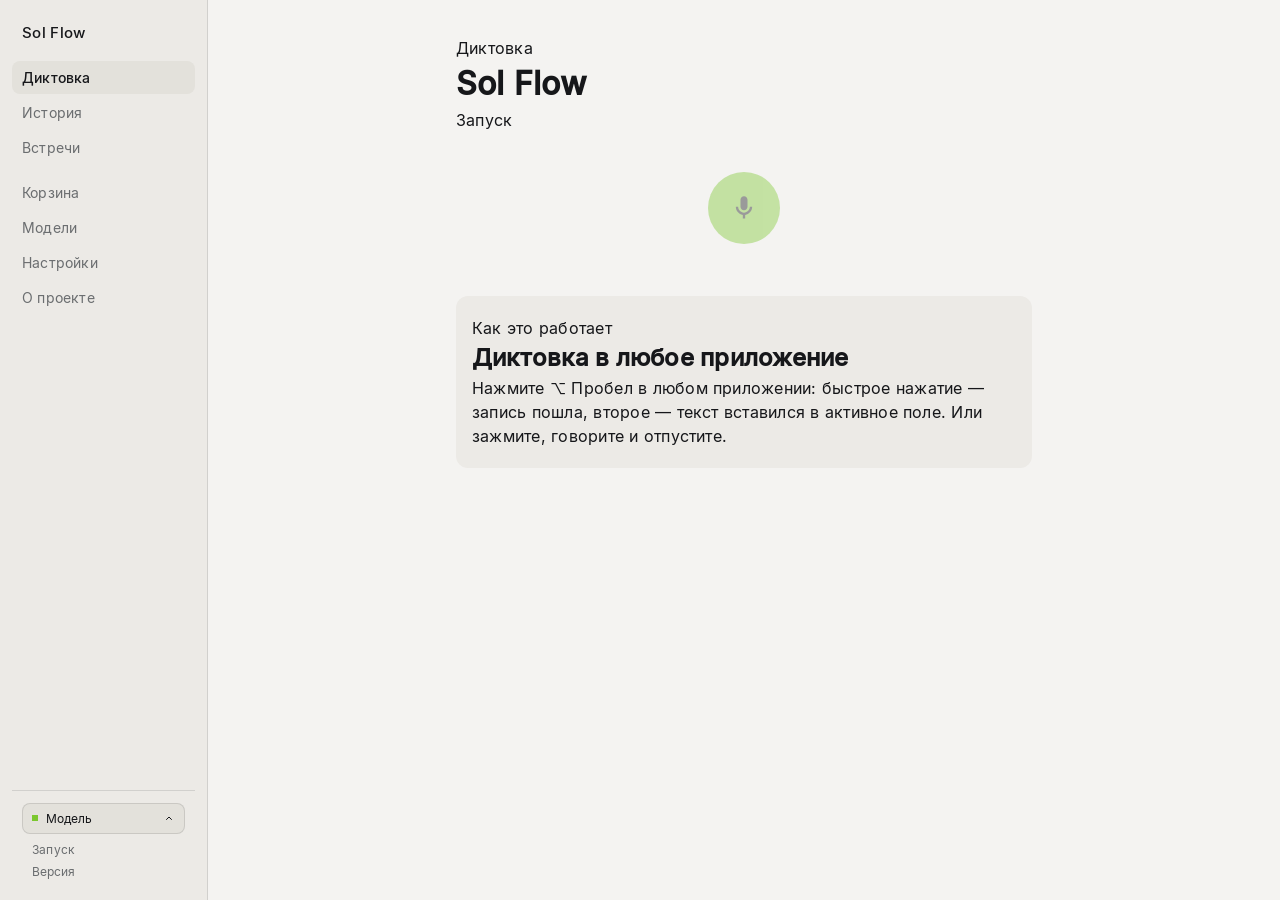
==== commit 0ef7aab3: "Add shared cloud trash and verified restore across desktop and Android" ====
--- a/desktop/ui/index.html
+++ b/desktop/ui/index.html
@@ -18,6 +18,7 @@
         <button class="nav-item" data-page="meetings">Встречи</button>
         <div class="nav-sub" id="navProjects"></div>
 
+        <button class="nav-item" data-page="trash">Корзина</button>
         <button class="nav-item" data-page="models">Модели</button>
         <button class="nav-item" data-page="settings">Настройки</button>
         <button class="nav-item" data-page="about">О проекте</button>
@@ -77,6 +78,11 @@
         </section>
       </main>
 
+      <main class="page" id="pageTrash" hidden>
+        <p class="kicker">Общая библиотека</p><h1>Корзина</h1>
+        <p class="muted">Удаления и восстановление передаются через выбранное облако. Архивы не очищаются автоматически.</p>
+        <p id="trashStatus" role="status"></p><div id="trashRows"></div>
+      </main>
       <!-- История -->
       <main class="page" id="pageHistory" hidden>
         <p class="kicker">История</p>
@@ -176,6 +182,87 @@
             <span class="muted small">Выбирайте браузер только если YouTube требует входа. Сессия используется локально для этой загрузки и не сохраняется в записи.</span>
           </div>
           <p class="muted small" id="urlHint" hidden></p>
+          <div class="url-connection-hint" id="rutubeConnectionHint" role="status" hidden>
+            <span class="small" id="rutubeConnectionText"></span>
+            <button class="pill-inset compact" id="rutubeRetry">Повторить</button>
+          </div>
+
+          <details class="mcp-panel" id="mcpPanel" hidden>
+            <summary class="mcp-heading"><span>Доступ проекта к ИИ</span><span class="mcp-state" id="mcpState">Проверяем доступ…</span></summary>
+            <div class="mcp-body">
+              <section class="mcp-sharing" aria-labelledby="mcpMaterialsHeading">
+                <h3 id="mcpMaterialsHeading">Какие материалы доступны ИИ</h3>
+                <p class="mcp-caption">Выберите материалы этого проекта. Доступ появится после подключения.</p>
+                <div class="mcp-options">
+                  <label><input type="checkbox" id="mcpTranscript" /><span><strong>Расшифровки</strong><small>Полный текст записей</small></span></label>
+                  <label><input type="checkbox" id="mcpSummary" /><span><strong>Саммери</strong><small>Краткие итоги</small></span></label>
+                  <label><input type="checkbox" id="mcpMap" /><span><strong>Карты</strong><small>Карты мыслей</small></span></label>
+                  <label><input type="checkbox" id="mcpAnalyses" /><span><strong>Разборы</strong><small>Результаты анализа записей</small></span></label>
+                </div>
+                <div class="mcp-actions">
+                  <button class="mcp-primary" id="mcpSave" disabled>Подключить проект</button>
+                  <button class="pill-inset compact" id="mcpRevoke" hidden>Отключить доступ</button>
+                </div>
+                <p class="mcp-caption" id="mcpStatus"></p>
+                <p class="mcp-caption">Разрешения передаются через синхронизацию на обновленные устройства. Изменение с телефона действует на компьютере после синхронизации обоих устройств.</p>
+                <p class="mcp-feedback" id="mcpFeedback" role="status" aria-live="polite" hidden></p>
+              </section>
+              <aside class="mcp-privacy">
+                <strong>Что передается</strong>
+                <p>Подключенный ИИ получает выбранные тексты по запросу. Аудио и ключи остаются на компьютере.</p>
+                <p>После отключения новые запросы закрыты. Уже отправленные тексты остаются в истории чата.</p>
+              </aside>
+              <details class="mcp-advanced">
+                <summary>Подключение клиента и дополнительные действия</summary>
+                <section class="mcp-extra">
+                  <h4>Клиент ИИ</h4>
+                  <p class="mcp-caption">Разрешение действует для клиентов, подключенных к Sol Flow через MCP. Настройка клиента выполняется отдельно.</p>
+                  <button class="pill-inset compact" id="mcpConfig" aria-expanded="false" aria-controls="mcpConfigBox">Настройка подключения к ИИ</button>
+                  <div id="mcpConfigBox" hidden>
+                    <label class="mcp-client-label" for="mcpClient">Куда подключить Sol Flow</label>
+                    <select id="mcpClient">
+                      <option value="openai">ChatGPT / Codex — приложение на компьютере</option>
+                      <option value="claude">Claude Desktop</option>
+                      <option value="other">Другой MCP-клиент</option>
+                    </select>
+                    <div class="mcp-setup-card">
+                      <h4>Подключить с помощью ИИ</h4>
+                      <p class="mcp-caption">Скопируйте запрос и отправьте помощнику на этом же компьютере. Нужные пути уже внутри.</p>
+                      <button class="mcp-primary" id="mcpCopyPrompt">Скопировать запрос для подключения</button>
+                      <p class="mcp-caption">Помощник сможет настроить подключение, если ему доступна работа с локальными файлами. Без такого доступа он объяснит ручные шаги. Обычный чат в браузере не подключается одним запросом.</p>
+                      <details class="mcp-setup-details">
+                        <summary>Посмотреть запрос</summary>
+                        <textarea id="mcpSetupPrompt" readonly rows="10" aria-label="Запрос для подключения"></textarea>
+                      </details>
+                    </div>
+                    <p class="mcp-feedback" id="mcpSetupFeedback" role="status" aria-live="polite" hidden></p>
+                    <details class="mcp-setup-details" id="mcpManual">
+                      <summary>Настроить вручную</summary>
+                      <p class="mcp-caption" id="mcpClientHelp"></p>
+                      <p class="mcp-caption">Имя сервера: solflow. Тип подключения: STDIO. Команду и каждый аргумент вставляйте в отдельные поля, без кавычек и скобок.</p>
+                      <div id="mcpConnectionFields"></div>
+                      <details class="mcp-setup-details">
+                        <summary>Конфигурация для файла настроек</summary>
+                        <p class="mcp-caption">Этот блок предназначен для файла настроек. Не вставляйте его целиком в поле команды.</p>
+                        <textarea id="mcpConfigText" readonly rows="7" aria-label="Конфигурация MCP"></textarea>
+                        <button class="pill-inset compact" id="mcpCopyConfig">Копировать конфигурацию</button>
+                      </details>
+                    </details>
+                  </div>
+                </section>
+                <section class="mcp-extra">
+                  <h4>Обновление материалов</h4>
+                  <p class="mcp-caption">Готовые материалы обновляются автоматически. Здесь можно запустить обновление вручную.</p>
+                  <button class="pill-inset compact" id="mcpRefresh">Обновить материалы</button>
+                </section>
+                <section class="mcp-extra">
+                  <h4>Текстовая копия</h4>
+                  <p class="mcp-caption">Копия включает все разрешенные проекты. Файлы остаются на компьютере после отзыва MCP-доступа. Их правка не меняет записи Sol Flow.</p>
+                  <button class="pill-inset compact" id="mcpTextCopy">Сохранить текстовую копию</button>
+                </section>
+              </details>
+            </div>
+          </details>
 
           <button class="danger-text icon-button" id="deleteProject" hidden>
             <svg viewBox="0 0 24 24" fill="none" stroke="currentColor" stroke-width="1.7"
@@ -1042,8 +1129,7 @@
         <p class="kicker">О проекте</p>
         <h1>Sol Flow</h1>
         <p class="muted">
-          Голос превращается в текст прямо на вашем компьютере. Ничего не
-          уходит в интернет: ни записи встреч, ни диктовки, ни имена людей
+          Распознавание речи и локальные итоги работают на вашем компьютере. Синхронизация и MCP передают выбранные данные только после включения соответствующего доступа.
         </p>
 
         <section class="panel">
@@ -1138,7 +1224,7 @@
           <pre id="bugPreviewText" class="bug-preview" hidden></pre>
         </section>
 
-        <button class="show-all" id="showIntro">Показать вводный экран заново</button>
+        <button class="show-all" id="showIntro">Руководство по Sol Flow</button>
       </main>
     </div>
 
@@ -1155,6 +1241,9 @@
         <div class="intro-body">
           <p class="intro-title" id="whatsnewTitle"></p>
           <div class="whatsnew-scroll">
+          <div data-whatsnew-version="1.1.0"><ul class="whatsnew-list"><li>Удалённые записи попадают в общую корзину выбранного облака: сначала проверяется архив, затем передаётся удаление.</li><li>Восстановление возвращает запись под новым идентификатором; повторная попытка не создаёт дубликаты.</li><li>Архивы не очищаются автоматически. Ранее удалённые без архива записи восстановить из облака нельзя.</li></ul></div>
+          <div data-whatsnew-version="1.0.0"><ul class="whatsnew-list"><li>Подключайте выбранные проекты к ИИ через MCP: доступ только к разрешённым текстам, с возможностью отключения.</li><li>Фиолетовый цвет и значок ИИ показывают открытые для ИИ проекты. Доступ можно менять в панели проекта и его контекстном меню.</li><li>Разрешения проектов синхронизируются между устройствами. Изменения действуют после синхронизации обоих устройств.</li><li>Готовый запрос помогает настроить подключение к клиенту ИИ на компьютере. Команда и аргументы также копируются отдельно.</li><li>Обновлённое руководство на русском и английском с отдельными инструкциями и снимками интерфейса Android.</li></ul></div>
+          <div data-whatsnew-version="0.9.9"><ul class="whatsnew-list"><li>При ошибке подключения к Rutube появится подсказка о VPN и прокси с кнопкой «Повторить».</li><li>Удаление записи подтверждается вторым нажатием без закрытия меню. Остальные действия выполняются одним нажатием.</li></ul></div>
           <div data-whatsnew-version="0.9.8"><ul class="whatsnew-list"><li>Импорт потокового видео Rutube и других форматов через дополнительный конвертер.</li><li>Обновление загрузчика и компонентов YouTube в настройках.</li><li>Сессия браузера для YouTube по вашему выбору; понятные ошибки и меньше повторных запросов.</li></ul></div>
           <div data-whatsnew-version="0.9.7"><ul class="whatsnew-list"><li>Техническое обновление общей версии приложения.</li></ul></div>
           <div data-whatsnew-version="0.9.6"><p class="whatsnew-prev-title">Раньше, в 0.9.6</p><ul class="whatsnew-list"><li>Карта записи теперь рядом с саммери и переводом: иконка, предпросмотр, автоматическое открытие и понятные ошибки. Экспорт учитывает общую папку; оформление соответствует светлой теме Sol Flow.</li></ul></div>
@@ -1301,17 +1390,10 @@
     </div>
 
     <!-- Вводный экран: показывается один раз при первом запуске -->
-    <div class="intro" id="intro" hidden>
-      <div class="intro-card">
-        <div class="intro-body" id="introBody"></div>
-        <div class="intro-foot">
-          <span class="intro-dots" id="introDots"></span>
-          <span class="spacer"></span>
-          <button class="model-remove" id="introSkip">Пропустить</button>
-          <button class="pill-inset compact" id="introNext">Дальше</button>
-        </div>
-      </div>
-    </div>
+    <dialog id="intro" class="guide-dialog" aria-label="Руководство по Sol Flow">
+      <iframe id="guideFrame" title="Руководство по Sol Flow" sandbox="allow-scripts"></iframe>
+      <div class="guide-foot"><button class="pill-inset compact" id="introClose">Перейти в приложение</button></div>
+    </dialog>
   </div>
 
   <dialog id="mapConfirmDialog" class="map-confirm"><p id="mapConfirmText"></p><div><button id="mapConfirmNo">Отмена</button><button id="mapConfirmYes">Подтвердить</button></div></dialog>
@@ -1324,5 +1406,7 @@
   <script src="map/mindmap.js"></script>
   <script src="i18n.js"></script>
   <script src="app.js"></script>
+  <script src="mcp-setup.js"></script>
+  <script src="mcp-ui.js"></script>
 </body>
 </html>
--- a/desktop/ui/styles.css
+++ b/desktop/ui/styles.css
@@ -935,6 +935,18 @@
   margin-top: 12px;
 }
 .url-row .search { margin-top: 0; }
+.url-connection-hint {
+  display: flex;
+  flex-wrap: wrap;
+  align-items: center;
+  gap: 12px;
+  margin: 12px 0;
+  padding: 14px 16px;
+  border: 1px solid var(--hairline);
+  border-radius: 14px;
+}
+.url-connection-hint[hidden] { display: none; }
+.url-connection-hint .small { flex: 1 1 240px; }
 
 /* Прервать долгую работу можно прямо из строки списка. */
 .row-cancel {
@@ -1715,3 +1727,78 @@
 .youtube-session { display: flex; flex-wrap: wrap; align-items: center; gap: 8px 12px; margin: 8px 0 16px; }
 .youtube-session[hidden] { display: none; }
 .youtube-session .small { flex-basis: 100%; }
+
+.guide-dialog { width: min(1120px, 96vw); height: 92vh; max-height: 960px; padding: 0; border: 1px solid var(--hairline); border-radius: 14px; background: var(--canvas); color: var(--ink); margin: auto; }
+.guide-dialog[open] { display: flex; flex-direction: column; }
+.guide-dialog::backdrop { background: rgba(0,0,0,.6); }
+.guide-dialog iframe { width: 100%; flex: 1; min-height: 0; border: 0; background: #f4f3f1; }
+.guide-foot { display: flex; justify-content: flex-end; padding: 12px 18px; border-top: 1px solid var(--hairline); }
+/* Access controls use the same violet marker as the project sidebar. */
+.mcp-panel { --ai-color: #c4b2fa; margin: 20px 0; border: 1px solid color-mix(in srgb, var(--ai-color) 38%, var(--hairline)); border-radius: 14px; overflow: hidden; }
+[data-theme="light"] .mcp-panel { --ai-color: #6840ae; }
+@media (prefers-color-scheme: light) { :root:not([data-theme="dark"]) .mcp-panel { --ai-color: #6840ae; } }
+.mcp-panel summary { cursor: pointer; font-weight: 600; }
+.mcp-panel > .mcp-heading { display: flex; align-items: center; gap: 10px; flex-wrap: wrap; padding: 17px 20px; background: color-mix(in srgb, var(--ai-color) 9%, transparent); font-size: 17px; }
+.mcp-heading::-webkit-details-marker { display: none; }
+.mcp-heading::before { content: '›'; color: var(--ai-color); font-size: 24px; line-height: 1; }
+.mcp-panel[open] > .mcp-heading::before { transform: rotate(90deg); }
+.mcp-state { margin-left: auto; font-size: 12px; font-weight: 500; color: var(--fog); padding: 5px 9px; border: 1px solid var(--hairline); border-radius: 7px; }
+.mcp-panel.access-on .mcp-state { color: var(--ai-color); border-color: currentColor; }
+.mcp-body { padding: 0 20px 18px; }
+.mcp-sharing { padding: 20px 0; }
+.mcp-panel h3 { font-size: 15px; font-weight: 600; margin: 0 0 6px; }
+.mcp-panel h4 { font-size: 14px; font-weight: 600; margin: 0 0 6px; }
+.mcp-panel .mcp-caption { color: var(--fog); font-size: 13px; line-height: 1.55; margin: 0; max-width: 66ch; }
+.mcp-options { display: grid; grid-template-columns: repeat(2, minmax(0, 1fr)); gap: 8px; margin: 16px 0; }
+.mcp-options label { display: flex; align-items: flex-start; gap: 10px; padding: 12px; border: 1px solid var(--hairline); border-radius: 9px; cursor: pointer; }
+.mcp-options label:has(input:checked) { border-color: color-mix(in srgb, var(--ai-color) 65%, transparent); background: color-mix(in srgb, var(--ai-color) 7%, transparent); }
+.mcp-options input { accent-color: var(--ai-color); margin-top: 3px; width: 16px; height: 16px; flex: none; }
+.mcp-options strong { display: block; font-size: 14px; font-weight: 500; }
+.mcp-options small { display: block; font-size: 12px; line-height: 1.4; color: var(--fog); margin-top: 3px; }
+.mcp-actions { display: flex; align-items: center; flex-wrap: wrap; gap: 10px; margin: 16px 0 10px; }
+.mcp-primary { background: #7854bf; color: #fff; border: 1px solid transparent; border-radius: 9px; padding: 11px 18px; font: inherit; font-size: 14px; font-weight: 600; cursor: pointer; }
+.mcp-primary:hover:not(:disabled) { background: #6843ae; }
+.mcp-panel button:disabled { opacity: .45; cursor: default; }
+.mcp-panel :focus-visible { outline: 2px solid var(--ai-color); outline-offset: 3px; }
+.mcp-panel .mcp-feedback { color: var(--ai-color); font-size: 13px; line-height: 1.5; margin-top: 10px; overflow-wrap: anywhere; }
+.mcp-panel .mcp-feedback.error { color: var(--danger); }
+.mcp-privacy { padding: 14px 16px; border-left: 3px solid var(--ai-color); background: color-mix(in srgb, var(--ai-color) 6%, transparent); border-radius: 0 8px 8px 0; }
+.mcp-privacy strong { font-size: 13px; font-weight: 600; }
+.mcp-privacy p { font-size: 12px; color: var(--fog); line-height: 1.55; margin-top: 6px; max-width: 68ch; }
+.mcp-advanced { margin-top: 18px; border-top: 1px solid var(--hairline); padding-top: 14px; }
+.mcp-advanced > summary { font-size: 13px; color: var(--fog); }
+.mcp-extra { padding: 16px 0; border-bottom: 1px solid var(--hairline); }
+.mcp-extra:last-child { border-bottom: 0; padding-bottom: 0; }
+.mcp-extra button { margin-top: 10px; }
+.mcp-panel textarea { box-sizing: border-box; width: 100%; resize: vertical; padding: 10px; margin-top: 10px; color: inherit; background: transparent; border: 1px solid var(--hairline); border-radius: 8px; }
+#mcpConfigBox { margin-top: 12px; }
+.mcp-client-label { display: block; font-weight: 600; margin-bottom: 8px; }
+#mcpClient { display: block; width: 100%; max-width: 560px; padding: 10px 12px; border: 1px solid var(--hairline); border-radius: 10px; background: var(--graphite); color: var(--ink); font: inherit; }
+#mcpConfigBox .mcp-caption { margin-top: 12px; }
+.mcp-setup-card { margin-top: 16px; padding: 18px; border: 1px solid color-mix(in srgb, var(--ai-color) 45%, transparent); border-radius: 12px; background: color-mix(in srgb, var(--ai-color) 6%, transparent); }
+.mcp-setup-details { margin-top: 16px; }
+.mcp-setup-details > summary { cursor: pointer; font-size: 13px; color: var(--fog); }
+.mcp-connection-field { display: grid; grid-template-columns: minmax(0, 1fr) auto; gap: 6px 10px; margin-top: 14px; }
+.mcp-connection-field label { grid-column: 1 / -1; font-size: 12px; color: var(--fog); }
+.mcp-connection-field input { width: 100%; min-width: 0; box-sizing: border-box; padding: 10px; border: 1px solid var(--hairline); border-radius: 8px; color: var(--ink); background: var(--graphite); font: 12px ui-monospace, monospace; }
+.mcp-connection-field button { margin: 0; }
+.project-menu.project-access-menu { width: 236px; }
+.project-access-menu .lang-row { white-space: normal; }
+@media (max-width: 650px) { .mcp-options { grid-template-columns: 1fr; } .mcp-state { margin-left: 0; } }
+
+/* Permission marker stays visible independently of the selected project. */
+.nav-project.mcp-enabled {
+  --ai-project: #c4b2fa;
+  color: var(--ai-project);
+  background: color-mix(in srgb, var(--ai-project) 9%, transparent);
+  box-shadow: inset 3px 0 var(--ai-project);
+}
+.nav-project.mcp-enabled:hover { background: color-mix(in srgb, var(--ai-project) 15%, transparent); }
+.nav-project.mcp-enabled.on { background: color-mix(in srgb, var(--ai-project) 23%, transparent); }
+[data-theme="light"] .nav-project.mcp-enabled { --ai-project: #6840ae; }
+@media (prefers-color-scheme: light) {
+  :root:not([data-theme="dark"]) .nav-project.mcp-enabled { --ai-project: #6840ae; }
+}
+.nav-ai-badge { display: inline-flex; align-items: center; gap: 3px; flex: none; font-size: 10px; font-weight: 700; line-height: 1; padding: 4px 5px; border: 1px solid currentColor; border-radius: 6px; }
+.nav-ai-badge svg { width: 12px; height: 12px; }
+.nav-project.mcp-enabled .nav-count { color: inherit; opacity: .8; }
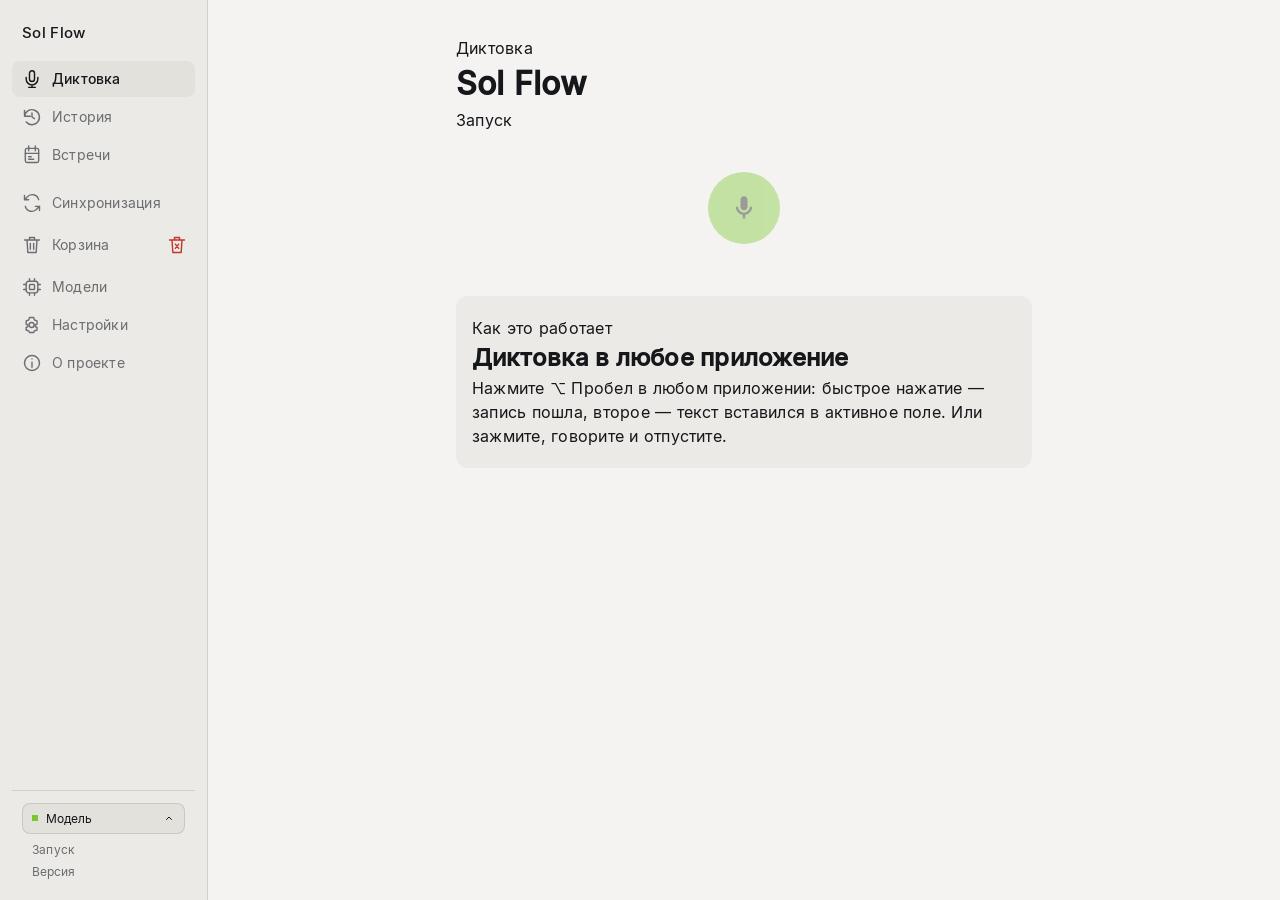
==== commit 338b70c5: "Add menu icons and confirmed shared trash cleanup across platforms" ====
--- a/desktop/ui/index.html
+++ b/desktop/ui/index.html
@@ -12,16 +12,19 @@
       <p class="brand">Sol Flow</p>
 
       <nav class="nav">
-        <button class="nav-item on" data-page="dictation">Диктовка</button>
-        <button class="nav-item" data-page="history">История</button>
-
-        <button class="nav-item" data-page="meetings">Встречи</button>
+        <button class="nav-item on" data-page="dictation"><svg class="sf-icon" viewBox="0 0 24 24" fill="none" stroke="currentColor" stroke-width="1.7" stroke-linecap="round" stroke-linejoin="round" aria-hidden="true"><rect x="9" y="2" width="6" height="13" rx="3"/><path d="M5 10v2a7 7 0 0 0 14 0v-2M12 19v3M8 22h8"/></svg><span>Диктовка</span></button>
+        <button class="nav-item" data-page="history"><svg class="sf-icon" viewBox="0 0 24 24" fill="none" stroke="currentColor" stroke-width="1.7" stroke-linecap="round" stroke-linejoin="round" aria-hidden="true"><path d="M3 11a9 9 0 1 1 2 7M3 4v7h7M12 7v5l3 2"/></svg><span>История</span></button>
+
+        <button class="nav-item" data-page="meetings"><svg class="sf-icon" viewBox="0 0 24 24" fill="none" stroke="currentColor" stroke-width="1.7" stroke-linecap="round" stroke-linejoin="round" aria-hidden="true"><rect x="4" y="4" width="16" height="17" rx="2"/><path d="M8 1v6M16 1v6M4 10h16M8 14h3M8 17h6"/></svg><span>Встречи</span></button>
         <div class="nav-sub" id="navProjects"></div>
 
-        <button class="nav-item" data-page="trash">Корзина</button>
-        <button class="nav-item" data-page="models">Модели</button>
-        <button class="nav-item" data-page="settings">Настройки</button>
-        <button class="nav-item" data-page="about">О проекте</button>
+        <button class="nav-item" id="navSync"><svg class="sf-icon" viewBox="0 0 24 24" fill="none" stroke="currentColor" stroke-width="1.7" stroke-linecap="round" stroke-linejoin="round" aria-hidden="true"><path d="M20 8a8 8 0 0 0-14-3L3 8M3 3v5h5M4 16a8 8 0 0 0 14 3l3-3M21 21v-5h-5"/></svg><span>Синхронизация</span></button>
+        <div class="trash-nav">
+        <button class="nav-item" data-page="trash"><svg class="sf-icon" viewBox="0 0 24 24" fill="none" stroke="currentColor" stroke-width="1.7" stroke-linecap="round" stroke-linejoin="round" aria-hidden="true"><path d="M3 6h18M9 6V3h6v3M6 6l1 15h10l1-15M10 10v7M14 10v7"/></svg><span>Корзина</span><span id="trashBadge" class="trash-badge" hidden></span></button>
+        <button class="trash-clear-icon danger" id="trashClearNav" title="Очистить корзину" disabled><svg class="sf-icon" viewBox="0 0 24 24" fill="none" stroke="currentColor" stroke-width="1.7" stroke-linecap="round" stroke-linejoin="round" aria-hidden="true"><path d="M3 6h18M9 6V3h6v3M6 6l1 15h10l1-15M10 11l4 5M14 11l-4 5"/></svg></button></div>
+        <button class="nav-item" data-page="models"><svg class="sf-icon" viewBox="0 0 24 24" fill="none" stroke="currentColor" stroke-width="1.7" stroke-linecap="round" stroke-linejoin="round" aria-hidden="true"><rect x="5" y="5" width="14" height="14" rx="3"/><rect x="9" y="9" width="6" height="6" rx="1"/><path d="M9 2v3M15 2v3M9 19v3M15 19v3M2 9h3M2 15h3M19 9h3M19 15h3"/></svg><span>Модели</span></button>
+        <button class="nav-item" data-page="settings"><svg class="sf-icon" viewBox="0 0 24 24" fill="none" stroke="currentColor" stroke-width="1.7" stroke-linecap="round" stroke-linejoin="round" aria-hidden="true"><path d="m9 3-1 3-3 1v4l2 1v2l-2 1v3l3 1 1 2h5l1-2 3-1v-3l-2-1v-2l2-1V7l-3-1-1-3Z"/><circle cx="11.5" cy="12" r="3"/></svg><span>Настройки</span></button>
+        <button class="nav-item" data-page="about"><svg class="sf-icon" viewBox="0 0 24 24" fill="none" stroke="currentColor" stroke-width="1.7" stroke-linecap="round" stroke-linejoin="round" aria-hidden="true"><circle cx="12" cy="12" r="9"/><path d="M12 11v6M12 7v.1"/></svg><span>О проекте</span></button>
       </nav>
 
       <div class="sidebar-foot">
@@ -79,10 +82,15 @@
       </main>
 
       <main class="page" id="pageTrash" hidden>
-        <p class="kicker">Общая библиотека</p><h1>Корзина</h1>
+        <p class="kicker">Общая библиотека</p><div class="trash-heading"><h1>Корзина</h1><button class="pill-inset danger" id="trashClear" disabled><svg class="sf-icon" viewBox="0 0 24 24" fill="none" stroke="currentColor" stroke-width="1.7" stroke-linecap="round" stroke-linejoin="round" aria-hidden="true"><path d="M3 6h18M9 6V3h6v3M6 6l1 15h10l1-15M10 11l4 5M14 11l-4 5"/></svg><span>Очистить корзину</span></button></div>
         <p class="muted">Удаления и восстановление передаются через выбранное облако. Архивы не очищаются автоматически.</p>
         <p id="trashStatus" role="status"></p><div id="trashRows"></div>
       </main>
+      <dialog id="trashClearDialog" class="trash-dialog" aria-labelledby="trashClearTitle">
+        <h2 id="trashClearTitle">Очистить корзину?</h2><p id="trashClearCount"></p>
+        <p id="trashClearScope" class="muted"></p>
+        <div class="trash-dialog-actions"><button id="trashClearCancel" class="pill-inset" autofocus>Отмена</button><button id="trashClearConfirm" class="pill-inset danger">Удалить навсегда</button></div>
+      </dialog>
       <!-- История -->
       <main class="page" id="pageHistory" hidden>
         <p class="kicker">История</p>
@@ -1241,7 +1249,7 @@
         <div class="intro-body">
           <p class="intro-title" id="whatsnewTitle"></p>
           <div class="whatsnew-scroll">
-          <div data-whatsnew-version="1.1.0"><ul class="whatsnew-list"><li>Удалённые записи попадают в общую корзину выбранного облака: сначала проверяется архив, затем передаётся удаление.</li><li>Восстановление возвращает запись под новым идентификатором; повторная попытка не создаёт дубликаты.</li><li>Архивы не очищаются автоматически. Ранее удалённые без архива записи восстановить из облака нельзя.</li></ul></div>
+          <div data-whatsnew-version="1.1.0"><ul class="whatsnew-list"><li>Удалённые записи попадают в общую корзину выбранного облака: сначала проверяется архив, затем передаётся удаление.</li><li>Восстановление возвращает запись под новым идентификатором; повторная попытка не создаёт дубликаты.</li><li>Архивы не очищаются автоматически. Ранее удалённые без архива записи восстановить из облака нельзя.</li><li>Значки в меню и счётчик записей в корзине. Кнопки восстановления видны рядом с каждой записью.</li><li>Очистка корзины из меню или самого раздела — с подтверждением. Окончательное удаление передаётся через выбранное облако.</li><li>Устройства без сети получают отметки окончательного удаления при следующей синхронизации. Уже восстановленные записи сохраняются.</li></ul></div>
           <div data-whatsnew-version="1.0.0"><ul class="whatsnew-list"><li>Подключайте выбранные проекты к ИИ через MCP: доступ только к разрешённым текстам, с возможностью отключения.</li><li>Фиолетовый цвет и значок ИИ показывают открытые для ИИ проекты. Доступ можно менять в панели проекта и его контекстном меню.</li><li>Разрешения проектов синхронизируются между устройствами. Изменения действуют после синхронизации обоих устройств.</li><li>Готовый запрос помогает настроить подключение к клиенту ИИ на компьютере. Команда и аргументы также копируются отдельно.</li><li>Обновлённое руководство на русском и английском с отдельными инструкциями и снимками интерфейса Android.</li></ul></div>
           <div data-whatsnew-version="0.9.9"><ul class="whatsnew-list"><li>При ошибке подключения к Rutube появится подсказка о VPN и прокси с кнопкой «Повторить».</li><li>Удаление записи подтверждается вторым нажатием без закрытия меню. Остальные действия выполняются одним нажатием.</li></ul></div>
           <div data-whatsnew-version="0.9.8"><ul class="whatsnew-list"><li>Импорт потокового видео Rutube и других форматов через дополнительный конвертер.</li><li>Обновление загрузчика и компонентов YouTube в настройках.</li><li>Сессия браузера для YouTube по вашему выбору; понятные ошибки и меньше повторных запросов.</li></ul></div>
--- a/desktop/ui/styles.css
+++ b/desktop/ui/styles.css
@@ -1802,3 +1802,38 @@
 .nav-ai-badge { display: inline-flex; align-items: center; gap: 3px; flex: none; font-size: 10px; font-weight: 700; line-height: 1; padding: 4px 5px; border: 1px solid currentColor; border-radius: 6px; }
 .nav-ai-badge svg { width: 12px; height: 12px; }
 .nav-project.mcp-enabled .nav-count { color: inherit; opacity: .8; }
+
+/* Shared navigation and trash, 1.1.0. Outlines never change layout. */
+.sf-icon { width:20px; height:20px; flex:none; vertical-align:middle; }
+.nav > .nav-item, .trash-nav > .nav-item { display:flex; align-items:center; gap:10px; }
+.trash-nav { display:flex; align-items:center; gap:4px; }
+.trash-nav > .nav-item { flex:1; min-width:0; }
+.trash-badge { margin-left:auto; background:var(--graphite-2); color:var(--ink); border-radius:20px; min-width:24px; padding:2px 7px; font-size:12px; text-align:center; }
+.trash-clear-icon { width:36px; height:44px; flex:none; padding:8px; border:0; background:transparent; color:var(--fog); border-radius:10px; cursor:pointer; }
+.project-icon { display:flex; align-items:center; }
+.trash-heading { display:flex; align-items:center; justify-content:space-between; gap:20px; flex-wrap:wrap; }
+.trash-heading h1 { margin-bottom:12px; }
+.trash-heading button, .trash-restore { display:inline-flex; align-items:center; justify-content:center; gap:8px; min-height:44px; }
+.trash-card { display:flex; align-items:center; gap:16px; background:var(--graphite); border:1px solid var(--hairline); border-radius:16px; padding:22px; margin:14px 0; }
+.trash-file { color:var(--fog); align-self:flex-start; padding-top:5px; }
+.trash-card-body { flex:1; min-width:0; }
+.trash-card h2 { margin:0 0 8px; font-size:20px; overflow-wrap:anywhere; }
+.trash-card p { margin:3px 0; }
+.trash-restore { max-width:260px; flex-shrink:0; }
+.trash-empty { text-align:center; padding:72px 24px; border:1px dashed var(--hairline); border-radius:16px; }
+.trash-empty > svg { width:40px; height:40px; color:var(--fog); }
+.trash-dialog { background:var(--graphite); color:var(--ink); border:1px solid var(--hairline); border-radius:20px; padding:28px; width:min(520px,85vw); }
+.trash-dialog::backdrop { background:rgba(0,0,0,.6); }
+.trash-dialog-actions { display:flex; justify-content:flex-end; gap:12px; margin-top:28px; }
+button { transition:background-color .15s, outline-color .15s, color .15s; }
+button:not(:disabled):hover { outline:1px solid var(--accent); outline-offset:-1px; }
+button:not(:disabled):focus-visible, [role="button"]:focus-visible { outline:2px solid var(--accent); outline-offset:2px; }
+button.pill-inset:not(:disabled):hover, button.nav-item:not(:disabled):hover { background:color-mix(in srgb,var(--accent) 9%,transparent); }
+button.danger { color:var(--danger); }
+button.danger:not(:disabled):hover, button.danger:focus-visible { outline-color:var(--danger); background:color-mix(in srgb,var(--danger) 10%,transparent); }
+button:disabled { cursor:default; }
+@media(max-width:850px) { .trash-card { flex-wrap:wrap; } .trash-restore { margin-left:36px; } }
+
+#pageTrash > .muted, .trash-dialog .muted, .trash-empty .muted { color:var(--fog); font-size:14px; line-height:1.6; }
+.trash-card .muted { color:var(--fog); font-size:13px; line-height:1.5; }
+#navProjects > button { display:flex; align-items:center; gap:10px; }
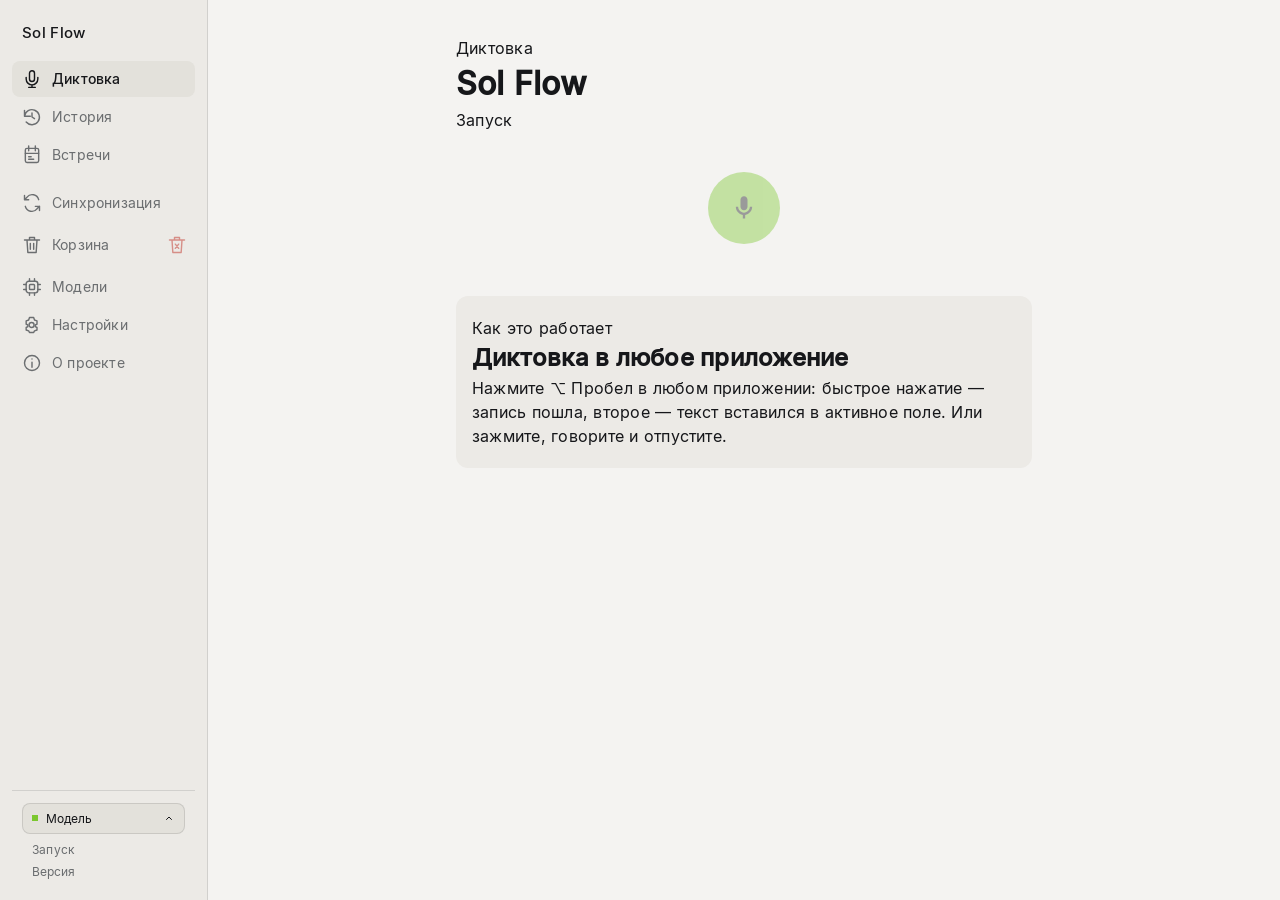
==== commit 32aa4d6a: "Finish trash sync feedback and bilingual release guidance" ====
--- a/desktop/ui/index.html
+++ b/desktop/ui/index.html
@@ -84,7 +84,7 @@
       <main class="page" id="pageTrash" hidden>
         <p class="kicker">Общая библиотека</p><div class="trash-heading"><h1>Корзина</h1><button class="pill-inset danger" id="trashClear" disabled><svg class="sf-icon" viewBox="0 0 24 24" fill="none" stroke="currentColor" stroke-width="1.7" stroke-linecap="round" stroke-linejoin="round" aria-hidden="true"><path d="M3 6h18M9 6V3h6v3M6 6l1 15h10l1-15M10 11l4 5M14 11l-4 5"/></svg><span>Очистить корзину</span></button></div>
         <p class="muted">Удаления и восстановление передаются через выбранное облако. Архивы не очищаются автоматически.</p>
-        <p id="trashStatus" role="status"></p><div id="trashRows"></div>
+        <p id="trashStatus" role="status"></p><p id="trashSyncStatus" class="muted small" role="status"></p><div id="trashRows"></div>
       </main>
       <dialog id="trashClearDialog" class="trash-dialog" aria-labelledby="trashClearTitle">
         <h2 id="trashClearTitle">Очистить корзину?</h2><p id="trashClearCount"></p>
--- a/desktop/ui/styles.css
+++ b/desktop/ui/styles.css
@@ -1837,3 +1837,5 @@
 #pageTrash > .muted, .trash-dialog .muted, .trash-empty .muted { color:var(--fog); font-size:14px; line-height:1.6; }
 .trash-card .muted { color:var(--fog); font-size:13px; line-height:1.5; }
 #navProjects > button { display:flex; align-items:center; gap:10px; }
+
+.trash-restore:disabled, .trash-clear-icon:disabled, #trashClear:disabled { opacity:.5; }
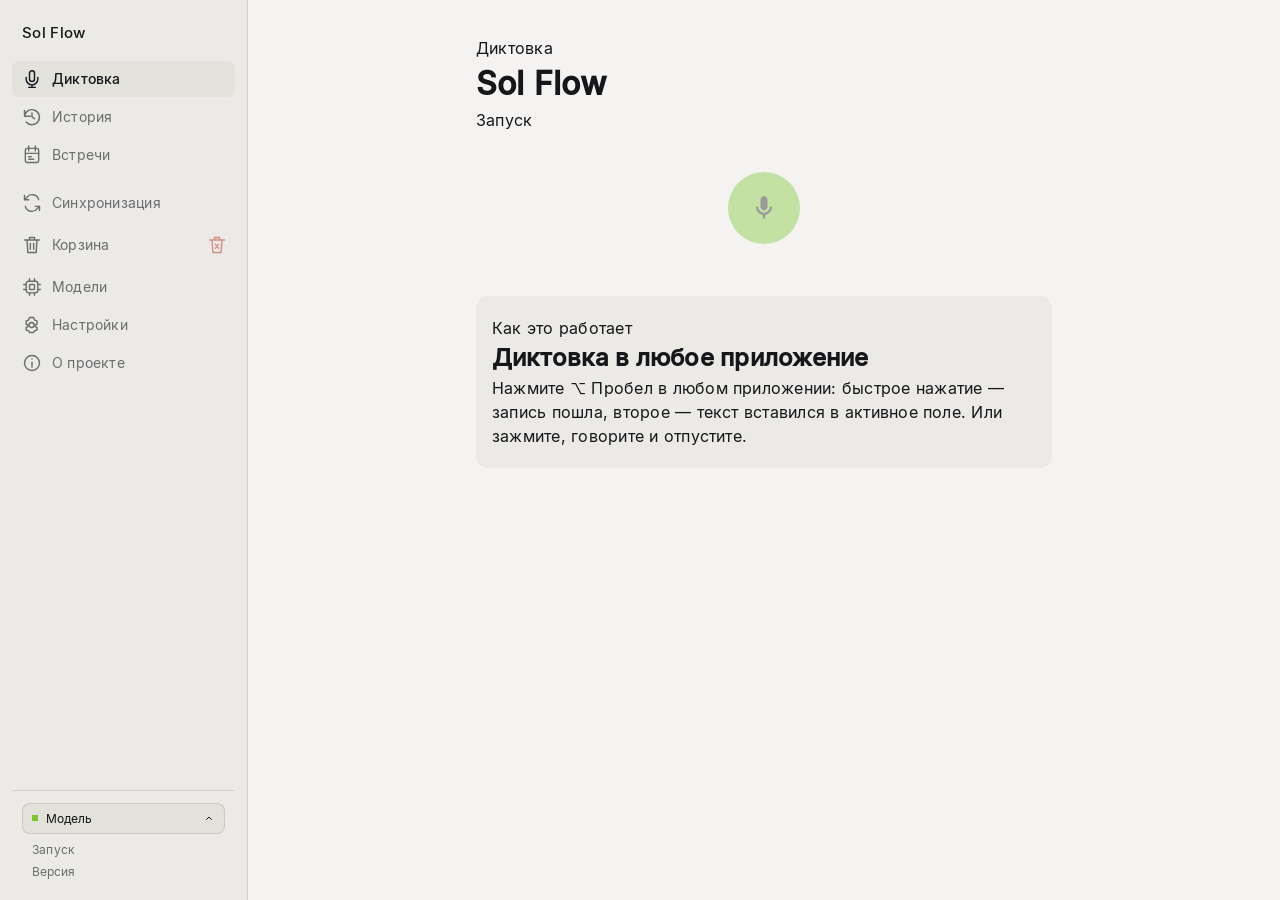
==== commit eb3c4273: "Fix language search, add six UI locales and polish project navigation" ====
--- a/desktop/ui/index.html
+++ b/desktop/ui/index.html
@@ -8,7 +8,7 @@
 </head>
 <body>
   <div class="shell">
-    <aside class="sidebar">
+    <aside class="sidebar" id="sidebar">
       <p class="brand">Sol Flow</p>
 
       <nav class="nav">
@@ -45,6 +45,7 @@
         </button>
       </div>
     </aside>
+    <div id="sidebarResize" class="sidebar-resize" role="separator" tabindex="0" aria-orientation="vertical" aria-controls="sidebar" aria-label="Ширина бокового меню" title="Потяните для изменения ширины; двойной щелчок — сброс"></div>
 
     <div class="content" id="content">
       <!-- Диктовка -->
@@ -662,7 +663,7 @@
               <span id="useGpuLabel">Включено</span>
             </button>
           </div>
-          <div class="perm">
+          <div class="perm language-setting">
             <svg class="row-icon" viewBox="0 0 24 24" fill="none" stroke="currentColor"
                  stroke-width="1.6" stroke-linecap="round" stroke-linejoin="round"
                  aria-hidden="true">
@@ -675,8 +676,14 @@
             </div>
             <div class="segments" id="languageSegments">
               <button class="segment" data-language="auto">Как в системе</button>
-              <button class="segment" data-language="ru">Русский</button>
+              <button class="segment" data-native-language data-language="ru">Русский</button>
               <button class="segment" data-language="en">English</button>
+              <button class="segment" data-language="zh">简体中文</button>
+              <button class="segment" data-language="ko">한국어</button>
+              <button class="segment" data-language="ja">日本語</button>
+              <button class="segment" data-language="de">Deutsch</button>
+              <button class="segment" data-language="fr">Français</button>
+              <button class="segment" data-language="es">Español</button>
             </div>
           </div>
           <div class="perm">
@@ -1249,6 +1256,7 @@
         <div class="intro-body">
           <p class="intro-title" id="whatsnewTitle"></p>
           <div class="whatsnew-scroll">
+          <div data-whatsnew-version="1.1.1"><ul class="whatsnew-list"><li>Интерфейс на китайском, корейском, японском, немецком, французском и испанском языках.</li><li>Поиск языков работает с первой буквы независимо от регистра.</li><li>Ширину бокового меню на компьютере можно менять, перетягивая его край. Значки ИИ занимают меньше места.</li><li>На телефоне компактнее меню проектов, видны отметки ИИ при выборе проекта, настройки и сведения о приложении разделены на блоки.</li><li>У действий с проектом появились иконки; удаление выделено красным и требует подтверждения.</li></ul></div>
           <div data-whatsnew-version="1.1.0"><ul class="whatsnew-list"><li>Удалённые записи попадают в общую корзину выбранного облака: сначала проверяется архив, затем передаётся удаление.</li><li>Восстановление возвращает запись под новым идентификатором; повторная попытка не создаёт дубликаты.</li><li>Архивы не очищаются автоматически. Ранее удалённые без архива записи восстановить из облака нельзя.</li><li>Значки в меню и счётчик записей в корзине. Кнопки восстановления видны рядом с каждой записью.</li><li>Очистка корзины из меню или самого раздела — с подтверждением. Окончательное удаление передаётся через выбранное облако.</li><li>Устройства без сети получают отметки окончательного удаления при следующей синхронизации. Уже восстановленные записи сохраняются.</li></ul></div>
           <div data-whatsnew-version="1.0.0"><ul class="whatsnew-list"><li>Подключайте выбранные проекты к ИИ через MCP: доступ только к разрешённым текстам, с возможностью отключения.</li><li>Фиолетовый цвет и значок ИИ показывают открытые для ИИ проекты. Доступ можно менять в панели проекта и его контекстном меню.</li><li>Разрешения проектов синхронизируются между устройствами. Изменения действуют после синхронизации обоих устройств.</li><li>Готовый запрос помогает настроить подключение к клиенту ИИ на компьютере. Команда и аргументы также копируются отдельно.</li><li>Обновлённое руководство на русском и английском с отдельными инструкциями и снимками интерфейса Android.</li></ul></div>
           <div data-whatsnew-version="0.9.9"><ul class="whatsnew-list"><li>При ошибке подключения к Rutube появится подсказка о VPN и прокси с кнопкой «Повторить».</li><li>Удаление записи подтверждается вторым нажатием без закрытия меню. Остальные действия выполняются одним нажатием.</li></ul></div>
@@ -1412,8 +1420,10 @@
   <link rel="stylesheet" href="map/mindmap.css">
   <script src="map/map-fonts.js"></script>
   <script src="map/mindmap.js"></script>
+  <script src="guide/locales.js"></script>
   <script src="i18n.js"></script>
   <script src="app.js"></script>
+  <script src="sidebar-resize.js"></script>
   <script src="mcp-setup.js"></script>
   <script src="mcp-ui.js"></script>
 </body>
--- a/desktop/ui/styles.css
+++ b/desktop/ui/styles.css
@@ -86,7 +86,7 @@
 
 .sidebar {
   flex: none;
-  width: 208px;
+  width: var(--sidebar-width, 248px);
   display: flex;
   flex-direction: column;
   padding: 22px 12px 16px;
@@ -1799,8 +1799,8 @@
 @media (prefers-color-scheme: light) {
   :root:not([data-theme="dark"]) .nav-project.mcp-enabled { --ai-project: #6840ae; }
 }
-.nav-ai-badge { display: inline-flex; align-items: center; gap: 3px; flex: none; font-size: 10px; font-weight: 700; line-height: 1; padding: 4px 5px; border: 1px solid currentColor; border-radius: 6px; }
-.nav-ai-badge svg { width: 12px; height: 12px; }
+.nav-ai-badge { display: inline-flex; align-items: center; gap: 2px; flex: none; font-size: 9px; font-weight: 600; line-height: 1; padding: 3px; border: 1px solid currentColor; border-radius: 4px; }
+.nav-ai-badge svg { width: 10px; height: 10px; }
 .nav-project.mcp-enabled .nav-count { color: inherit; opacity: .8; }
 
 /* Shared navigation and trash, 1.1.0. Outlines never change layout. */
@@ -1839,3 +1839,15 @@
 #navProjects > button { display:flex; align-items:center; gap:10px; }
 
 .trash-restore:disabled, .trash-clear-icon:disabled, #trashClear:disabled { opacity:.5; }
+
+/* Resize the project pane without reducing the readable content area. */
+.sidebar-resize { flex:none; width:8px; margin-left:-4px; margin-right:-4px; z-index:10; cursor:col-resize; touch-action:none; position:relative; outline:none; }
+.sidebar-resize::after { content:""; position:absolute; top:0; bottom:0; left:3px; width:2px; background:transparent; }
+.sidebar-resize:hover::after,.sidebar-resize:focus-visible::after,.sidebar-dragging .sidebar-resize::after { background:var(--accent-solid); }
+.sidebar-dragging,.sidebar-dragging * { cursor:col-resize!important; user-select:none!important; }
+
+.language-setting { flex-wrap:wrap; }
+.language-setting .perm-text { flex:1; }
+#languageSegments { display:flex; flex-wrap:wrap; justify-content:flex-start; gap:4px; flex-basis:100%; margin-left:32px; border-radius:14px; padding:6px; }
+#languageSegments .segment { flex:0 0 auto; white-space:nowrap; }
+.nav-project .project-icon .sf-icon { width:17px; height:17px; }
